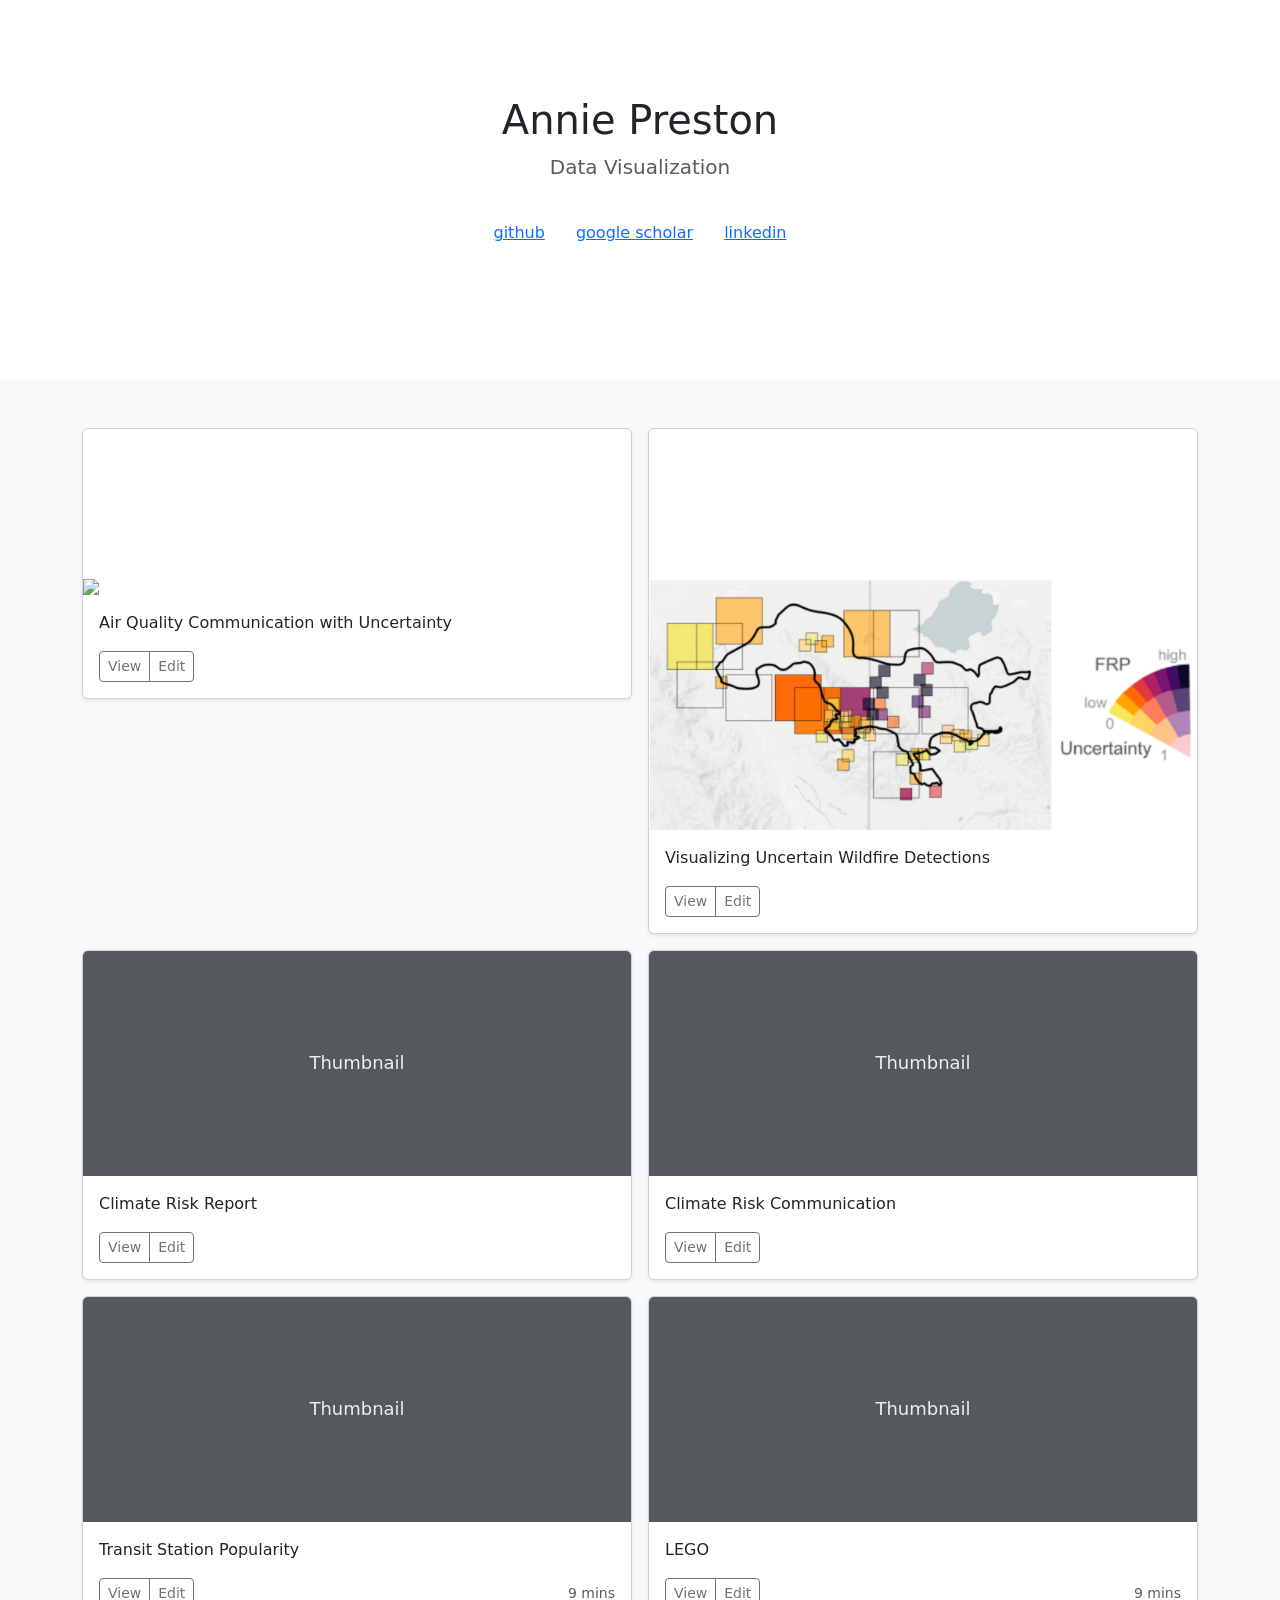
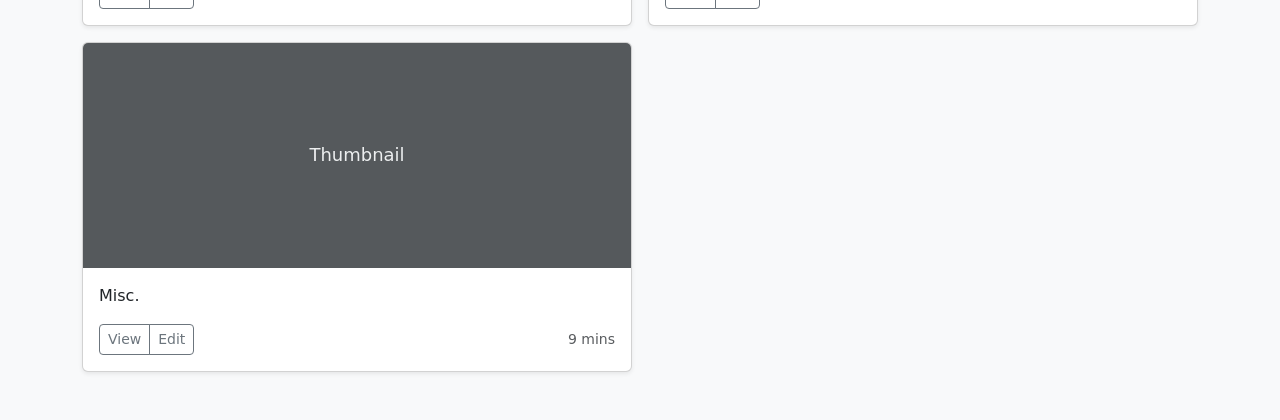
==== index.html @ b0a1d130 "add image" ====
<!doctype html>
<html lang="en" data-bs-theme="auto">
  <head>
    <meta charset="utf-8" />
    <meta name="viewport" content="width=device-width, initial-scale=1" />
    <meta name="description" content="" />
    <meta
      name="author"
      content="Mark Otto, Jacob Thornton, and Bootstrap contributors"
    />
    <meta name="generator" content="Astro v5.13.2" />
    <title>Annie Preston Portfolio</title>
    <!---
    <link
      rel="canonical"
      href="https://getbootstrap.com/docs/5.3/examples/album/"
    />
    --->
    <link href="https://cdn.jsdelivr.net/npm/bootstrap@5.3.8/dist/css/bootstrap.min.css" rel="stylesheet" integrity="sha384-sRIl4kxILFvY47J16cr9ZwB07vP4J8+LH7qKQnuqkuIAvNWLzeN8tE5YBujZqJLB" crossorigin="anonymous">
    <script src="./assets/js/color-modes.js"></script>
    <meta name="theme-color" content="#712cf9" />
    <style>
      .bd-placeholder-img {
        font-size: 1.125rem;
        text-anchor: middle;
        -webkit-user-select: none;
        -moz-user-select: none;
        user-select: none;
      }
      @media (min-width: 768px) {
        .bd-placeholder-img-lg {
          font-size: 3.5rem;
        }
      }
      .b-example-divider {
        width: 100%;
        height: 3rem;
        background-color: #0000001a;
        border: solid rgba(0, 0, 0, 0.15);
        border-width: 1px 0;
        box-shadow:
          inset 0 0.5em 1.5em #0000001a,
          inset 0 0.125em 0.5em #00000026;
      }
      .b-example-vr {
        flex-shrink: 0;
        width: 1.5rem;
        height: 100vh;
      }
      .bi {
        vertical-align: -0.125em;
        fill: currentColor;
      }
      .nav-scroller {
        position: relative;
        z-index: 2;
        height: 2.75rem;
        overflow-y: hidden;
      }
      .nav-scroller .nav {
        display: flex;
        flex-wrap: nowrap;
        padding-bottom: 1rem;
        margin-top: -1px;
        overflow-x: auto;
        text-align: center;
        white-space: nowrap;
        -webkit-overflow-scrolling: touch;
      }
      .btn-bd-primary {
        --bd-violet-bg: #0eada8;
        --bd-violet-rgb: 14, 173, 168;
        --bs-btn-font-weight: 600;
        --bs-btn-color: var(--bs-white);
        --bs-btn-bg: var(--bd-violet-bg);
        --bs-btn-border-color: var(--bd-violet-bg);
        --bs-btn-hover-color: var(--bs-white);
        --bs-btn-hover-bg: #6528e0;
        --bs-btn-hover-border-color: #6528e0;
        --bs-btn-focus-shadow-rgb: var(--bd-violet-rgb);
        --bs-btn-active-color: var(--bs-btn-hover-color);
        --bs-btn-active-bg: #5a23c8;
        --bs-btn-active-border-color: #5a23c8;
      }
      .bd-mode-toggle {
        z-index: 1500;
      }
      .bd-mode-toggle .bi {
        width: 1em;
        height: 1em;
      }
      .bd-mode-toggle .dropdown-menu .active .bi {
        display: block !important;
      }
    </style>
  </head>
  <body>


    <svg xmlns="http://www.w3.org/2000/svg" class="d-none">
      <symbol id="check2" viewBox="0 0 16 16">
        <path
          d="M13.854 3.646a.5.5 0 0 1 0 .708l-7 7a.5.5 0 0 1-.708 0l-3.5-3.5a.5.5 0 1 1 .708-.708L6.5 10.293l6.646-6.647a.5.5 0 0 1 .708 0z"
        ></path>
      </symbol>
      <symbol id="circle-half" viewBox="0 0 16 16">
        <path
          d="M8 15A7 7 0 1 0 8 1v14zm0 1A8 8 0 1 1 8 0a8 8 0 0 1 0 16z"
        ></path>
      </symbol>
      <symbol id="moon-stars-fill" viewBox="0 0 16 16">
        <path
          d="M6 .278a.768.768 0 0 1 .08.858 7.208 7.208 0 0 0-.878 3.46c0 4.021 3.278 7.277 7.318 7.277.527 0 1.04-.055 1.533-.16a.787.787 0 0 1 .81.316.733.733 0 0 1-.031.893A8.349 8.349 0 0 1 8.344 16C3.734 16 0 12.286 0 7.71 0 4.266 2.114 1.312 5.124.06A.752.752 0 0 1 6 .278z"
        ></path>
        <path
          d="M10.794 3.148a.217.217 0 0 1 .412 0l.387 1.162c.173.518.579.924 1.097 1.097l1.162.387a.217.217 0 0 1 0 .412l-1.162.387a1.734 1.734 0 0 0-1.097 1.097l-.387 1.162a.217.217 0 0 1-.412 0l-.387-1.162A1.734 1.734 0 0 0 9.31 6.593l-1.162-.387a.217.217 0 0 1 0-.412l1.162-.387a1.734 1.734 0 0 0 1.097-1.097l.387-1.162zM13.863.099a.145.145 0 0 1 .274 0l.258.774c.115.346.386.617.732.732l.774.258a.145.145 0 0 1 0 .274l-.774.258a1.156 1.156 0 0 0-.732.732l-.258.774a.145.145 0 0 1-.274 0l-.258-.774a1.156 1.156 0 0 0-.732-.732l-.774-.258a.145.145 0 0 1 0-.274l.774-.258c.346-.115.617-.386.732-.732L13.863.1z"
        ></path>
      </symbol>
      <symbol id="sun-fill" viewBox="0 0 16 16">
        <path
          d="M8 12a4 4 0 1 0 0-8 4 4 0 0 0 0 8zM8 0a.5.5 0 0 1 .5.5v2a.5.5 0 0 1-1 0v-2A.5.5 0 0 1 8 0zm0 13a.5.5 0 0 1 .5.5v2a.5.5 0 0 1-1 0v-2A.5.5 0 0 1 8 13zm8-5a.5.5 0 0 1-.5.5h-2a.5.5 0 0 1 0-1h2a.5.5 0 0 1 .5.5zM3 8a.5.5 0 0 1-.5.5h-2a.5.5 0 0 1 0-1h2A.5.5 0 0 1 3 8zm10.657-5.657a.5.5 0 0 1 0 .707l-1.414 1.415a.5.5 0 1 1-.707-.708l1.414-1.414a.5.5 0 0 1 .707 0zm-9.193 9.193a.5.5 0 0 1 0 .707L3.05 13.657a.5.5 0 0 1-.707-.707l1.414-1.414a.5.5 0 0 1 .707 0zm9.193 2.121a.5.5 0 0 1-.707 0l-1.414-1.414a.5.5 0 0 1 .707-.707l1.414 1.414a.5.5 0 0 1 0 .707zM4.464 4.465a.5.5 0 0 1-.707 0L2.343 3.05a.5.5 0 1 1 .707-.707l1.414 1.414a.5.5 0 0 1 0 .708z"
        ></path>
      </symbol>
    </svg>

    <header data-bs-theme="dark">
      <div class="collapse text-bg-dark" id="navbarHeader">
        <div class="container">
          <div class="row">
            <div class="col-sm-8 col-md-7 py-4">
              <h4>About</h4>
              <p class="text-body-secondary">
                Add some information about the album below, the author, or any
                other background context. Make it a few sentences long so folks
                can pick up some informative tidbits. Then, link them off to
                some social networking sites or contact information.
              </p>
            </div>
            <div class="col-sm-4 offset-md-1 py-4">
              <h4>Contact</h4>
              <ul class="list-unstyled">
                <li><a href="#" class="text-white">Follow on X</a></li>
                <li><a href="#" class="text-white">Like on Facebook</a></li>
                <li><a href="#" class="text-white">Email me</a></li>
              </ul>
            </div>
          </div>
        </div>
      </div>
      </div>
    </header>
    <main>
      <section class="py-5 text-center container">
        <div class="row py-lg-5">
          <div class="col-lg-6 col-md-8 mx-auto">
            <h1 class="fw-light">Annie Preston</h1>
            <p class="lead text-body-secondary">
              Data Visualization
            </p>
            <p>
              <a href="https://github.com/akpresto" class="btn btn-link my-3">github</a>
              <a href="https://scholar.google.com/citations?user=_qfmnoMAAAAJ&hl=en" class="btn btn-link my-3">google scholar</a>
              <a href="https://www.linkedin.com/in/annie-preston-83147054/" class="btn btn-link my-3">linkedin</a>
            </p>
          </div>
        </div>
      </section>
      <div class="album py-5 bg-body-tertiary">
        <div class="container">
          <div class="row row-cols-1 row-cols-sm-2 row-cols-md-2 g-3">
            <div class="col">
              <div class="card shadow-sm">
                <!---
                <svg
                  aria-label="Placeholder: Thumbnail"
                  class="bd-placeholder-img card-img-top"
                  height="225"
                  preserveAspectRatio="xMidYMid slice"
                  role="img"
                  width="100%"
                  xmlns="http://www.w3.org/2000/svg"
                >
                --->
                  <!---
                    <title>Placeholder</title>
                  <rect width="100%" height="100%" fill="#55595c"></rect>
                  <text x="50%" y="50%" fill="#eceeef" dy=".3em">
                    Thumbnail
                  </text>
                  --->
                <svg>
                  <img src="./images/air_quality_uncertainty/aq_views.png" class="img-fluid">
                </svg>
                <div class="card-body">
                  <p class="card-text">
                    Air Quality Communication with Uncertainty
                  </p>
                  <div
                    class="d-flex justify-content-between align-items-center"
                  >
                    <div class="btn-group">
                      <button
                        type="button"
                        class="btn btn-sm btn-outline-secondary"
                      >
                        View
                      </button>
                      <button
                        type="button"
                        class="btn btn-sm btn-outline-secondary"
                      >
                        Edit
                      </button>
                    </div>
                  </div>
                </div>
              </div>
            </div>
            <div class="col">
              <div class="card shadow-sm">
                <svg>
                  <img src="./images/wildfire_uncertainty/wildfire_uncertainty_thumbnail.png" class="img-fluid">
                </svg>
                <div class="card-body">
                  <p class="card-text">
                    Visualizing Uncertain Wildfire Detections
                  </p>
                  <div
                    class="d-flex justify-content-between align-items-center"
                  >
                    <div class="btn-group">
                      <button
                        type="button"
                        class="btn btn-sm btn-outline-secondary"
                      >
                        View
                      </button>
                      <button
                        type="button"
                        class="btn btn-sm btn-outline-secondary"
                      >
                        Edit
                      </button>
                    </div>
                  </div>
                </div>
              </div>
            </div>
            <div class="col">
              <div class="card shadow-sm">
                <svg
                  aria-label="Placeholder: Thumbnail"
                  class="bd-placeholder-img card-img-top"
                  height="225"
                  preserveAspectRatio="xMidYMid slice"
                  role="img"
                  width="100%"
                  xmlns="http://www.w3.org/2000/svg"
                >
                  <title>Placeholder</title>
                  <rect width="100%" height="100%" fill="#55595c"></rect>
                  <text x="50%" y="50%" fill="#eceeef" dy=".3em">
                    Thumbnail
                  </text>
                </svg>
                <div class="card-body">
                  <p class="card-text">
                    Climate Risk Report
                  </p>
                  <div
                    class="d-flex justify-content-between align-items-center"
                  >
                    <div class="btn-group">
                      <button
                        type="button"
                        class="btn btn-sm btn-outline-secondary"
                      >
                        View
                      </button>
                      <button
                        type="button"
                        class="btn btn-sm btn-outline-secondary"
                      >
                        Edit
                      </button>
                    </div>
                  </div>
                </div>
              </div>
            </div>
            <div class="col">
              <div class="card shadow-sm">
                <svg
                  aria-label="Placeholder: Thumbnail"
                  class="bd-placeholder-img card-img-top"
                  height="225"
                  preserveAspectRatio="xMidYMid slice"
                  role="img"
                  width="100%"
                  xmlns="http://www.w3.org/2000/svg"
                >
                  <title>Placeholder</title>
                  <rect width="100%" height="100%" fill="#55595c"></rect>
                  <text x="50%" y="50%" fill="#eceeef" dy=".3em">
                    Thumbnail
                  </text>
                </svg>
                <div class="card-body">
                  <p class="card-text">
                    Climate Risk Communication
                  </p>
                  <div
                    class="d-flex justify-content-between align-items-center"
                  >
                    <div class="btn-group">
                      <button
                        type="button"
                        class="btn btn-sm btn-outline-secondary"
                      >
                        View
                      </button>
                      <button
                        type="button"
                        class="btn btn-sm btn-outline-secondary"
                      >
                        Edit
                      </button>
                    </div>
                  </div>
                </div>
              </div>
            </div>
            <div class="col">
              <div class="card shadow-sm">
                <svg
                  aria-label="Placeholder: Thumbnail"
                  class="bd-placeholder-img card-img-top"
                  height="225"
                  preserveAspectRatio="xMidYMid slice"
                  role="img"
                  width="100%"
                  xmlns="http://www.w3.org/2000/svg"
                >
                  <title>Placeholder</title>
                  <rect width="100%" height="100%" fill="#55595c"></rect>
                  <text x="50%" y="50%" fill="#eceeef" dy=".3em">
                    Thumbnail
                  </text>
                </svg>
                <div class="card-body">
                  <p class="card-text">
                    Transit Station Popularity
                  </p>
                  <div
                    class="d-flex justify-content-between align-items-center"
                  >
                    <div class="btn-group">
                      <button
                        type="button"
                        class="btn btn-sm btn-outline-secondary"
                      >
                        View
                      </button>
                      <button
                        type="button"
                        class="btn btn-sm btn-outline-secondary"
                      >
                        Edit
                      </button>
                    </div>
                    <small class="text-body-secondary">9 mins</small>
                  </div>
                </div>
              </div>
            </div>
            <div class="col">
              <div class="card shadow-sm">
                <svg
                  aria-label="Placeholder: Thumbnail"
                  class="bd-placeholder-img card-img-top"
                  height="225"
                  preserveAspectRatio="xMidYMid slice"
                  role="img"
                  width="100%"
                  xmlns="http://www.w3.org/2000/svg"
                >
                  <title>Placeholder</title>
                  <rect width="100%" height="100%" fill="#55595c"></rect>
                  <text x="50%" y="50%" fill="#eceeef" dy=".3em">
                    Thumbnail
                  </text>
                </svg>
                <div class="card-body">
                  <p class="card-text">
                    LEGO
                  </p>
                  <div
                    class="d-flex justify-content-between align-items-center"
                  >
                    <div class="btn-group">
                      <button
                        type="button"
                        class="btn btn-sm btn-outline-secondary"
                      >
                        View
                      </button>
                      <button
                        type="button"
                        class="btn btn-sm btn-outline-secondary"
                      >
                        Edit
                      </button>
                    </div>
                    <small class="text-body-secondary">9 mins</small>
                  </div>
                </div>
              </div>
            </div>
            <div class="col">
              <div class="card shadow-sm">
                <svg
                  aria-label="Placeholder: Thumbnail"
                  class="bd-placeholder-img card-img-top"
                  height="225"
                  preserveAspectRatio="xMidYMid slice"
                  role="img"
                  width="100%"
                  xmlns="http://www.w3.org/2000/svg"
                >
                  <title>Placeholder</title>
                  <rect width="100%" height="100%" fill="#55595c"></rect>
                  <text x="50%" y="50%" fill="#eceeef" dy=".3em">
                    Thumbnail
                  </text>
                </svg>
                <div class="card-body">
                  <p class="card-text">
                    Misc.
                  </p>
                  <div
                    class="d-flex justify-content-between align-items-center"
                  >
                    <div class="btn-group">
                      <button
                        type="button"
                        class="btn btn-sm btn-outline-secondary"
                      >
                        View
                      </button>
                      <button
                        type="button"
                        class="btn btn-sm btn-outline-secondary"
                      >
                        Edit
                      </button>
                    </div>
                    <small class="text-body-secondary">9 mins</small>
                  </div>
                </div>
              </div>
            </div>
          </div>
        </div>
      </div>
    </main>
    <!---
    <footer class="text-body-secondary py-5">
      <div class="container">
        <p class="float-end mb-1"><a href="#">Back to top</a></p>
        <p class="mb-1">
          Album example is &copy; Bootstrap, but please download and customize
          it for yourself!
        </p>
        <p class="mb-0">
          New to Bootstrap? <a href="/">Visit the homepage</a> or read our
          <a href="../getting-started/introduction">getting started guide</a>.
        </p>
      </div>
    </footer>
    --->
    <script
      src="../assets/dist/js/bootstrap.bundle.min.js"
      class="astro-vvvwv3sm"
    ></script>
  </body>
</html>
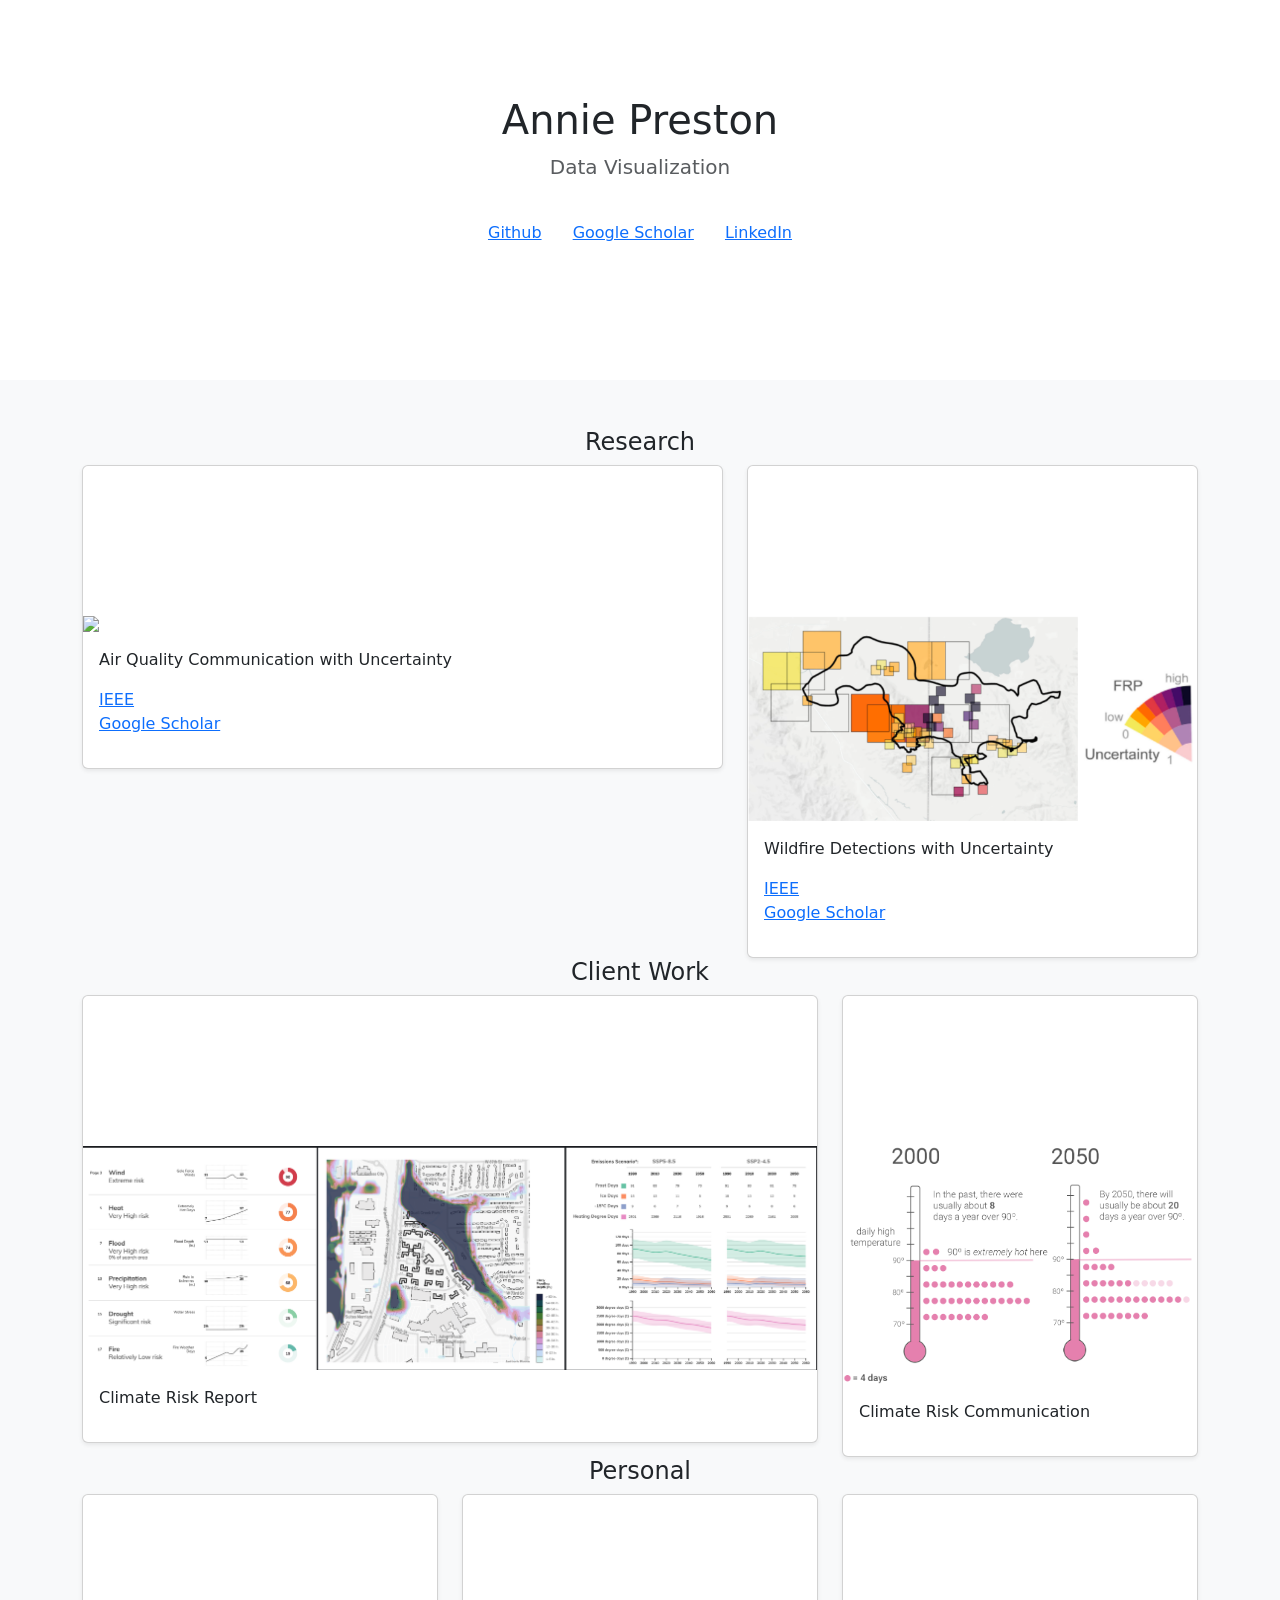
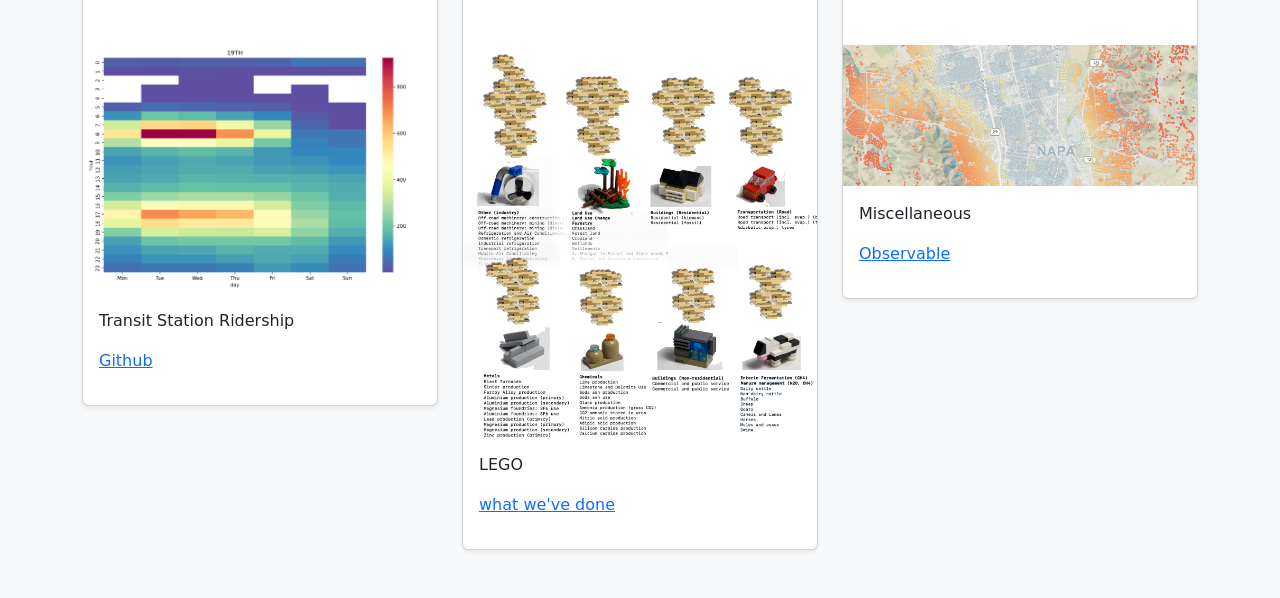
==== commit fd4fc655: "completed first version of images and cards" ====
--- a/index.html
+++ b/index.html
@@ -131,12 +131,6 @@
           <div class="row">
             <div class="col-sm-8 col-md-7 py-4">
               <h4>About</h4>
-              <p class="text-body-secondary">
-                Add some information about the album below, the author, or any
-                other background context. Make it a few sentences long so folks
-                can pick up some informative tidbits. Then, link them off to
-                some social networking sites or contact information.
-              </p>
             </div>
             <div class="col-sm-4 offset-md-1 py-4">
               <h4>Contact</h4>
@@ -160,17 +154,21 @@
               Data Visualization
             </p>
             <p>
-              <a href="https://github.com/akpresto" class="btn btn-link my-3">github</a>
-              <a href="https://scholar.google.com/citations?user=_qfmnoMAAAAJ&hl=en" class="btn btn-link my-3">google scholar</a>
-              <a href="https://www.linkedin.com/in/annie-preston-83147054/" class="btn btn-link my-3">linkedin</a>
+              <a href="https://github.com/akpresto" class="btn btn-link my-3">Github</a>
+              <a href="https://scholar.google.com/citations?user=_qfmnoMAAAAJ&hl=en" class="btn btn-link my-3">Google Scholar</a>
+              <a href="https://www.linkedin.com/in/annie-preston-83147054/" class="btn btn-link my-3">LinkedIn</a>
             </p>
           </div>
         </div>
       </section>
       <div class="album py-5 bg-body-tertiary">
         <div class="container">
-          <div class="row row-cols-1 row-cols-sm-2 row-cols-md-2 g-3">
-            <div class="col">
+          <div class="container text-center">
+          <h4>Research</h4>
+          </div>
+          <!---<div class="row row-cols-1 row-cols-sm-1 row-cols-md-2 g-3">--->
+          <div class="row">
+            <div class="col-7">
               <div class="card shadow-sm">
                 <!---
                 <svg
@@ -200,20 +198,93 @@
                   <div
                     class="d-flex justify-content-between align-items-center"
                   >
-                    <div class="btn-group">
-                      <button
-                        type="button"
-                        class="btn btn-sm btn-outline-secondary"
-                      >
-                        View
-                      </button>
-                      <button
-                        type="button"
-                        class="btn btn-sm btn-outline-secondary"
-                      >
-                        Edit
-                      </button>
-                    </div>
+                  <p>
+                    <a href="https://ieeexplore.ieee.org/abstract/document/9765706">IEEE</a>
+                  <br>
+                    <a href="https://scholar.google.com/citations?view_op=view_citation&hl=en&user=_qfmnoMAAAAJ&citation_for_view=_qfmnoMAAAAJ:9yKSN-GCB0IC">Google Scholar</a>
+                  </p>
+                  </div>
+                </div>
+              </div>
+            </div>
+            <div class="col-5">
+              <div class="card shadow-sm">
+                <svg>
+                  <img src="./images/wildfire_uncertainty/wildfire_uncertainty_thumbnail.png" class="img-fluid">
+                </svg>
+                <div class="card-body">
+                  <p class="card-text">
+                    Wildfire Detections with Uncertainty
+                  </p>
+                  <div
+                    class="d-flex justify-content-between align-items-center"
+                  >
+                  <p>
+                    <a href="https://ieeexplore.ieee.org/abstract/document/8721131">IEEE</a>
+                  <br>
+                    <a href="https://scholar.google.com/citations?view_op=view_citation&hl=en&user=_qfmnoMAAAAJ&citation_for_view=_qfmnoMAAAAJ:IjCSPb-OGe4C">Google Scholar</a>
+                  </p>
+                  </div>
+                </div>
+              </div>
+            </div>
+          </div>
+          <div class="container text-center">
+          <h4>Client Work</h4>
+          </div>
+          <div class="row">
+            <div class="col-8">
+              <div class="card shadow-sm">
+                <svg>
+                  <img src="./images/cc_report_examples.png" class="img-fluid">
+                </svg>
+                <div class="card-body">
+                  <p class="card-text">
+                    Climate Risk Report
+                  </p>
+                  <div
+                    class="d-flex justify-content-between align-items-center"
+                  >
+                  </div>
+                </div>
+              </div>
+            </div>
+            <div class="col-4">
+              <div class="card shadow-sm">
+                <svg>
+                  <img src="./images/heat.png" class="img-fluid">
+                </svg>
+                <div class="card-body">
+                  <p class="card-text">
+                    Climate Risk Communication
+                  </p>
+                  <div
+                    class="d-flex justify-content-between align-items-center"
+                  >
+                  </div>
+                </div>
+              </div>
+            </div>
+          </div>
+          <div class="container text-center">
+          <h4>Personal</h4>
+          </div>
+          <div class="row">
+            <div class="col-4">
+              <div class="card shadow-sm">
+                <svg>
+                  <img src="./images/19TH.png" class="img-fluid">
+                </svg>
+                <div class="card-body">
+                  <p class="card-text">
+                    Transit Station Ridership
+                  </p>
+                  <div
+                    class="d-flex justify-content-between align-items-center"
+                  >
+                  <p>
+                    <a href="https://github.com/akpresto/transit-ridership">Github</a>
+                  </p>
                   </div>
                 </div>
               </div>
@@ -221,242 +292,37 @@
             <div class="col">
               <div class="card shadow-sm">
                 <svg>
-                  <img src="./images/wildfire_uncertainty/wildfire_uncertainty_thumbnail.png" class="img-fluid">
-                </svg>
-                <div class="card-body">
-                  <p class="card-text">
-                    Visualizing Uncertain Wildfire Detections
-                  </p>
-                  <div
-                    class="d-flex justify-content-between align-items-center"
-                  >
-                    <div class="btn-group">
-                      <button
-                        type="button"
-                        class="btn btn-sm btn-outline-secondary"
-                      >
-                        View
-                      </button>
-                      <button
-                        type="button"
-                        class="btn btn-sm btn-outline-secondary"
-                      >
-                        Edit
-                      </button>
-                    </div>
+                  <img src="./images/lego_sample.png" class="img-fluid">
+                </svg>
+                <div class="card-body">
+                  <p class="card-text">
+                    LEGO
+                  </p>
+                  <div
+                    class="d-flex justify-content-between align-items-center"
+                  >
+                  <p>
+                    <a href="https://aangles.ghost.io/what-weve-done/">what we've done</a>
+                  </p>
                   </div>
                 </div>
               </div>
             </div>
             <div class="col">
               <div class="card shadow-sm">
-                <svg
-                  aria-label="Placeholder: Thumbnail"
-                  class="bd-placeholder-img card-img-top"
-                  height="225"
-                  preserveAspectRatio="xMidYMid slice"
-                  role="img"
-                  width="100%"
-                  xmlns="http://www.w3.org/2000/svg"
-                >
-                  <title>Placeholder</title>
-                  <rect width="100%" height="100%" fill="#55595c"></rect>
-                  <text x="50%" y="50%" fill="#eceeef" dy=".3em">
-                    Thumbnail
-                  </text>
-                </svg>
-                <div class="card-body">
-                  <p class="card-text">
-                    Climate Risk Report
-                  </p>
-                  <div
-                    class="d-flex justify-content-between align-items-center"
-                  >
-                    <div class="btn-group">
-                      <button
-                        type="button"
-                        class="btn btn-sm btn-outline-secondary"
-                      >
-                        View
-                      </button>
-                      <button
-                        type="button"
-                        class="btn btn-sm btn-outline-secondary"
-                      >
-                        Edit
-                      </button>
-                    </div>
-                  </div>
-                </div>
-              </div>
-            </div>
-            <div class="col">
-              <div class="card shadow-sm">
-                <svg
-                  aria-label="Placeholder: Thumbnail"
-                  class="bd-placeholder-img card-img-top"
-                  height="225"
-                  preserveAspectRatio="xMidYMid slice"
-                  role="img"
-                  width="100%"
-                  xmlns="http://www.w3.org/2000/svg"
-                >
-                  <title>Placeholder</title>
-                  <rect width="100%" height="100%" fill="#55595c"></rect>
-                  <text x="50%" y="50%" fill="#eceeef" dy=".3em">
-                    Thumbnail
-                  </text>
-                </svg>
-                <div class="card-body">
-                  <p class="card-text">
-                    Climate Risk Communication
-                  </p>
-                  <div
-                    class="d-flex justify-content-between align-items-center"
-                  >
-                    <div class="btn-group">
-                      <button
-                        type="button"
-                        class="btn btn-sm btn-outline-secondary"
-                      >
-                        View
-                      </button>
-                      <button
-                        type="button"
-                        class="btn btn-sm btn-outline-secondary"
-                      >
-                        Edit
-                      </button>
-                    </div>
-                  </div>
-                </div>
-              </div>
-            </div>
-            <div class="col">
-              <div class="card shadow-sm">
-                <svg
-                  aria-label="Placeholder: Thumbnail"
-                  class="bd-placeholder-img card-img-top"
-                  height="225"
-                  preserveAspectRatio="xMidYMid slice"
-                  role="img"
-                  width="100%"
-                  xmlns="http://www.w3.org/2000/svg"
-                >
-                  <title>Placeholder</title>
-                  <rect width="100%" height="100%" fill="#55595c"></rect>
-                  <text x="50%" y="50%" fill="#eceeef" dy=".3em">
-                    Thumbnail
-                  </text>
-                </svg>
-                <div class="card-body">
-                  <p class="card-text">
-                    Transit Station Popularity
-                  </p>
-                  <div
-                    class="d-flex justify-content-between align-items-center"
-                  >
-                    <div class="btn-group">
-                      <button
-                        type="button"
-                        class="btn btn-sm btn-outline-secondary"
-                      >
-                        View
-                      </button>
-                      <button
-                        type="button"
-                        class="btn btn-sm btn-outline-secondary"
-                      >
-                        Edit
-                      </button>
-                    </div>
-                    <small class="text-body-secondary">9 mins</small>
-                  </div>
-                </div>
-              </div>
-            </div>
-            <div class="col">
-              <div class="card shadow-sm">
-                <svg
-                  aria-label="Placeholder: Thumbnail"
-                  class="bd-placeholder-img card-img-top"
-                  height="225"
-                  preserveAspectRatio="xMidYMid slice"
-                  role="img"
-                  width="100%"
-                  xmlns="http://www.w3.org/2000/svg"
-                >
-                  <title>Placeholder</title>
-                  <rect width="100%" height="100%" fill="#55595c"></rect>
-                  <text x="50%" y="50%" fill="#eceeef" dy=".3em">
-                    Thumbnail
-                  </text>
-                </svg>
-                <div class="card-body">
-                  <p class="card-text">
-                    LEGO
-                  </p>
-                  <div
-                    class="d-flex justify-content-between align-items-center"
-                  >
-                    <div class="btn-group">
-                      <button
-                        type="button"
-                        class="btn btn-sm btn-outline-secondary"
-                      >
-                        View
-                      </button>
-                      <button
-                        type="button"
-                        class="btn btn-sm btn-outline-secondary"
-                      >
-                        Edit
-                      </button>
-                    </div>
-                    <small class="text-body-secondary">9 mins</small>
-                  </div>
-                </div>
-              </div>
-            </div>
-            <div class="col">
-              <div class="card shadow-sm">
-                <svg
-                  aria-label="Placeholder: Thumbnail"
-                  class="bd-placeholder-img card-img-top"
-                  height="225"
-                  preserveAspectRatio="xMidYMid slice"
-                  role="img"
-                  width="100%"
-                  xmlns="http://www.w3.org/2000/svg"
-                >
-                  <title>Placeholder</title>
-                  <rect width="100%" height="100%" fill="#55595c"></rect>
-                  <text x="50%" y="50%" fill="#eceeef" dy=".3em">
-                    Thumbnail
-                  </text>
-                </svg>
-                <div class="card-body">
-                  <p class="card-text">
-                    Misc.
-                  </p>
-                  <div
-                    class="d-flex justify-content-between align-items-center"
-                  >
-                    <div class="btn-group">
-                      <button
-                        type="button"
-                        class="btn btn-sm btn-outline-secondary"
-                      >
-                        View
-                      </button>
-                      <button
-                        type="button"
-                        class="btn btn-sm btn-outline-secondary"
-                      >
-                        Edit
-                      </button>
-                    </div>
-                    <small class="text-body-secondary">9 mins</small>
+                <svg>
+                  <img src="./images/observable_fire.png" class="img-fluid">
+                </svg>
+                <div class="card-body">
+                  <p class="card-text">
+                    Miscellaneous
+                  </p>
+                  <div
+                    class="d-flex justify-content-between align-items-center"
+                  >
+                  <p>
+                    <a href="https://observablehq.com/@akpresto">Observable</a>
+                  </p>
                   </div>
                 </div>
               </div>
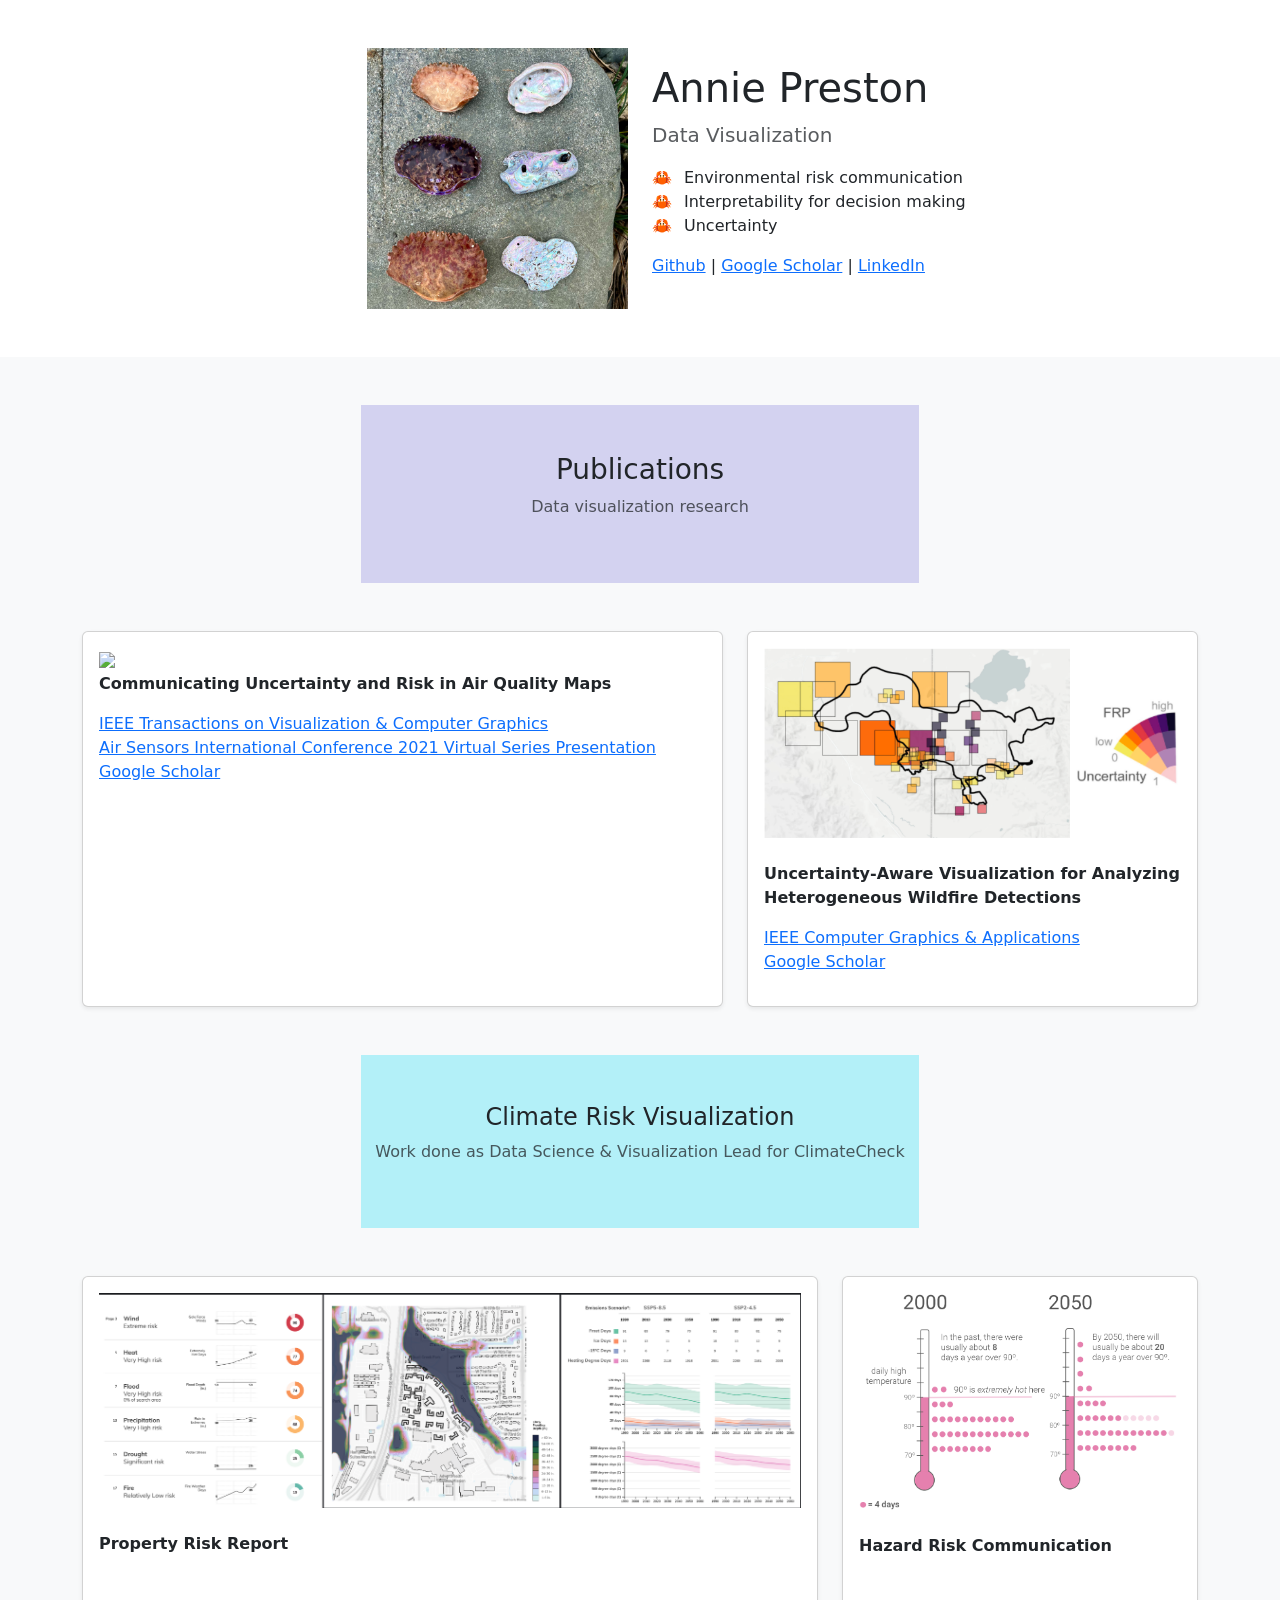
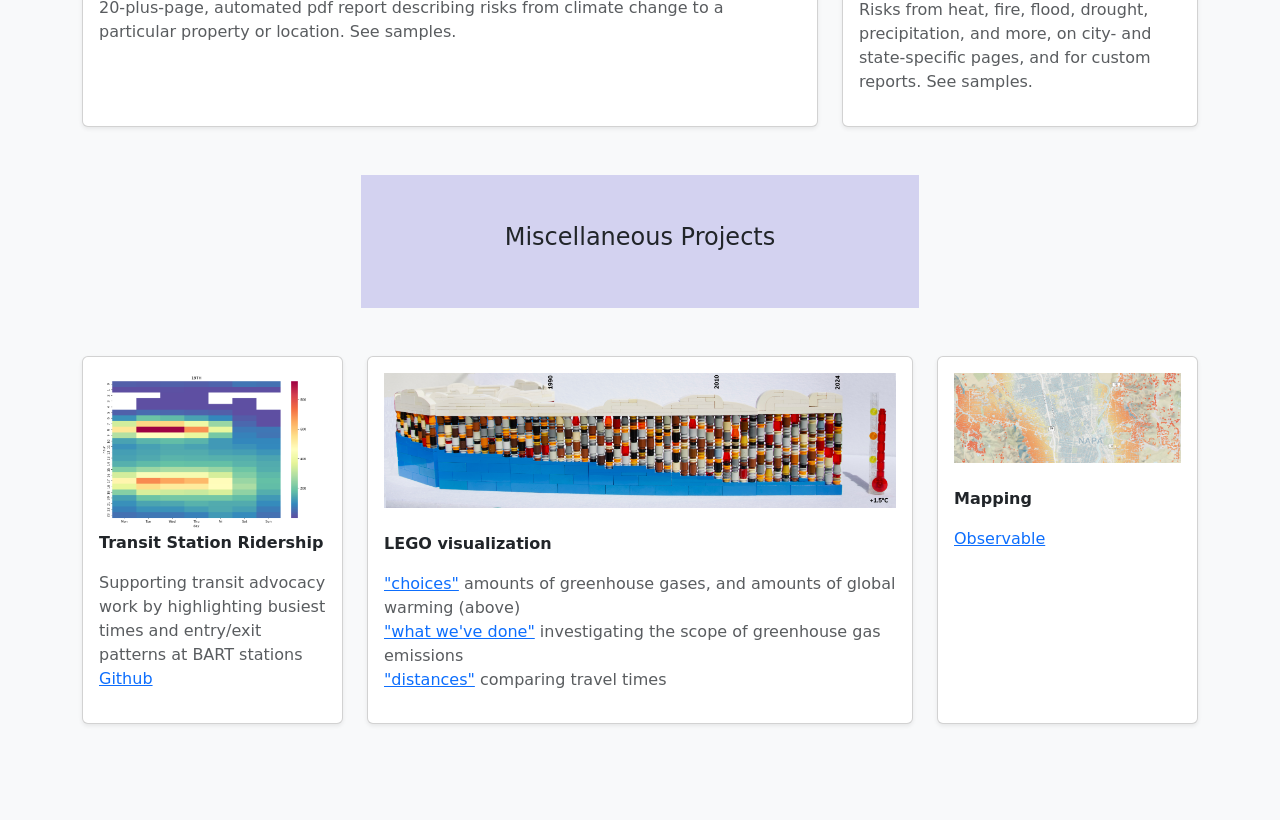
==== commit eb73af89: "filled in text for most things and finished V1 of formatting; almost ready to share" ====
--- a/index.html
+++ b/index.html
@@ -1,7 +1,5 @@
-
-
 <!doctype html>
-<html lang="en" data-bs-theme="auto">
+<html lang="en">
   <head>
     <meta charset="utf-8" />
     <meta name="viewport" content="width=device-width, initial-scale=1" />
@@ -18,9 +16,10 @@
       href="https://getbootstrap.com/docs/5.3/examples/album/"
     />
     --->
+    <link href="styles/styles.css" rel="stylesheet" crossorigin="anonymous">
     <link href="https://cdn.jsdelivr.net/npm/bootstrap@5.3.8/dist/css/bootstrap.min.css" rel="stylesheet" integrity="sha384-sRIl4kxILFvY47J16cr9ZwB07vP4J8+LH7qKQnuqkuIAvNWLzeN8tE5YBujZqJLB" crossorigin="anonymous">
-    <script src="./assets/js/color-modes.js"></script>
-    <meta name="theme-color" content="#712cf9" />
+   <!--- <script src="./assets/js/color-modes.js"></script> --->
+    <meta name="theme-color" content="#50C7C7" />
     <style>
       .bd-placeholder-img {
         font-size: 1.125rem;
@@ -97,109 +96,66 @@
     </style>
   </head>
   <body>
-
-
-    <svg xmlns="http://www.w3.org/2000/svg" class="d-none">
-      <symbol id="check2" viewBox="0 0 16 16">
-        <path
-          d="M13.854 3.646a.5.5 0 0 1 0 .708l-7 7a.5.5 0 0 1-.708 0l-3.5-3.5a.5.5 0 1 1 .708-.708L6.5 10.293l6.646-6.647a.5.5 0 0 1 .708 0z"
-        ></path>
-      </symbol>
-      <symbol id="circle-half" viewBox="0 0 16 16">
-        <path
-          d="M8 15A7 7 0 1 0 8 1v14zm0 1A8 8 0 1 1 8 0a8 8 0 0 1 0 16z"
-        ></path>
-      </symbol>
-      <symbol id="moon-stars-fill" viewBox="0 0 16 16">
-        <path
-          d="M6 .278a.768.768 0 0 1 .08.858 7.208 7.208 0 0 0-.878 3.46c0 4.021 3.278 7.277 7.318 7.277.527 0 1.04-.055 1.533-.16a.787.787 0 0 1 .81.316.733.733 0 0 1-.031.893A8.349 8.349 0 0 1 8.344 16C3.734 16 0 12.286 0 7.71 0 4.266 2.114 1.312 5.124.06A.752.752 0 0 1 6 .278z"
-        ></path>
-        <path
-          d="M10.794 3.148a.217.217 0 0 1 .412 0l.387 1.162c.173.518.579.924 1.097 1.097l1.162.387a.217.217 0 0 1 0 .412l-1.162.387a1.734 1.734 0 0 0-1.097 1.097l-.387 1.162a.217.217 0 0 1-.412 0l-.387-1.162A1.734 1.734 0 0 0 9.31 6.593l-1.162-.387a.217.217 0 0 1 0-.412l1.162-.387a1.734 1.734 0 0 0 1.097-1.097l.387-1.162zM13.863.099a.145.145 0 0 1 .274 0l.258.774c.115.346.386.617.732.732l.774.258a.145.145 0 0 1 0 .274l-.774.258a1.156 1.156 0 0 0-.732.732l-.258.774a.145.145 0 0 1-.274 0l-.258-.774a1.156 1.156 0 0 0-.732-.732l-.774-.258a.145.145 0 0 1 0-.274l.774-.258c.346-.115.617-.386.732-.732L13.863.1z"
-        ></path>
-      </symbol>
-      <symbol id="sun-fill" viewBox="0 0 16 16">
-        <path
-          d="M8 12a4 4 0 1 0 0-8 4 4 0 0 0 0 8zM8 0a.5.5 0 0 1 .5.5v2a.5.5 0 0 1-1 0v-2A.5.5 0 0 1 8 0zm0 13a.5.5 0 0 1 .5.5v2a.5.5 0 0 1-1 0v-2A.5.5 0 0 1 8 13zm8-5a.5.5 0 0 1-.5.5h-2a.5.5 0 0 1 0-1h2a.5.5 0 0 1 .5.5zM3 8a.5.5 0 0 1-.5.5h-2a.5.5 0 0 1 0-1h2A.5.5 0 0 1 3 8zm10.657-5.657a.5.5 0 0 1 0 .707l-1.414 1.415a.5.5 0 1 1-.707-.708l1.414-1.414a.5.5 0 0 1 .707 0zm-9.193 9.193a.5.5 0 0 1 0 .707L3.05 13.657a.5.5 0 0 1-.707-.707l1.414-1.414a.5.5 0 0 1 .707 0zm9.193 2.121a.5.5 0 0 1-.707 0l-1.414-1.414a.5.5 0 0 1 .707-.707l1.414 1.414a.5.5 0 0 1 0 .707zM4.464 4.465a.5.5 0 0 1-.707 0L2.343 3.05a.5.5 0 1 1 .707-.707l1.414 1.414a.5.5 0 0 1 0 .708z"
-        ></path>
-      </symbol>
-    </svg>
-
-    <header data-bs-theme="dark">
-      <div class="collapse text-bg-dark" id="navbarHeader">
+    <header >
+      <div class="collapse text-bg-light" id="navbarHeader">
         <div class="container">
-          <div class="row">
-            <div class="col-sm-8 col-md-7 py-4">
-              <h4>About</h4>
-            </div>
-            <div class="col-sm-4 offset-md-1 py-4">
-              <h4>Contact</h4>
-              <ul class="list-unstyled">
-                <li><a href="#" class="text-white">Follow on X</a></li>
-                <li><a href="#" class="text-white">Like on Facebook</a></li>
-                <li><a href="#" class="text-white">Email me</a></li>
-              </ul>
-            </div>
-          </div>
         </div>
       </div>
       </div>
     </header>
     <main>
-      <section class="py-5 text-center container">
-        <div class="row py-lg-5">
-          <div class="col-lg-6 col-md-8 mx-auto">
+      <section class="py-5 text-left container">
+        <div class="row align-items-center">
+          <div class="col-3">
+          </div>
+          <div class="col-3 h-100">
+            <img src="./images/beach_trio.jpeg" class="img-fluid" height=100%>
+          </div>
+          <div class="col">
             <h1 class="fw-light">Annie Preston</h1>
             <p class="lead text-body-secondary">
               Data Visualization
             </p>
             <p>
-              <a href="https://github.com/akpresto" class="btn btn-link my-3">Github</a>
-              <a href="https://scholar.google.com/citations?user=_qfmnoMAAAAJ&hl=en" class="btn btn-link my-3">Google Scholar</a>
-              <a href="https://www.linkedin.com/in/annie-preston-83147054/" class="btn btn-link my-3">LinkedIn</a>
+              <ul>
+                <li>Environmental risk communication</li>
+                <li>Interpretability for decision making</li>
+                <li>Uncertainty</li>
+              </ul>
+            </p>
+            <p>
+              <a href="https://github.com/akpresto" target="_blank" class="btn-link my-3">Github</a>
+               |
+              <a href="https://scholar.google.com/citations?user=_qfmnoMAAAAJ&hl=en" target="_blank" class="btn-link my-3">Google Scholar</a>
+               | 
+              <a href="https://www.linkedin.com/in/annie-preston-83147054/" target="_blank" class="btn-link my-3">LinkedIn</a>
             </p>
           </div>
         </div>
       </section>
       <div class="album py-5 bg-body-tertiary">
         <div class="container">
-          <div class="container text-center">
-          <h4>Research</h4>
+          <div class="container py-5 text-center colored w-50">
+          <h3>Publications</h3>
+          <p class="text-body-secondary"> Data visualization research </p>
           </div>
           <!---<div class="row row-cols-1 row-cols-sm-1 row-cols-md-2 g-3">--->
-          <div class="row">
-            <div class="col-7">
-              <div class="card shadow-sm">
-                <!---
-                <svg
-                  aria-label="Placeholder: Thumbnail"
-                  class="bd-placeholder-img card-img-top"
-                  height="225"
-                  preserveAspectRatio="xMidYMid slice"
-                  role="img"
-                  width="100%"
-                  xmlns="http://www.w3.org/2000/svg"
-                >
-                --->
-                  <!---
-                    <title>Placeholder</title>
-                  <rect width="100%" height="100%" fill="#55595c"></rect>
-                  <text x="50%" y="50%" fill="#eceeef" dy=".3em">
-                    Thumbnail
-                  </text>
-                  --->
-                <svg>
+          <div class="row py-5">
+            <div class="col-7 align-items-center">
+              <div class="card shadow-sm h-100">
+                
+                <div class="card-body">
                   <img src="./images/air_quality_uncertainty/aq_views.png" class="img-fluid">
-                </svg>
-                <div class="card-body">
-                  <p class="card-text">
-                    Air Quality Communication with Uncertainty
+                  <p class="card-text">
+                    <b>Communicating Uncertainty and Risk in Air Quality Maps</b>
                   </p>
                   <div
                     class="d-flex justify-content-between align-items-center"
                   >
                   <p>
-                    <a href="https://ieeexplore.ieee.org/abstract/document/9765706">IEEE</a>
+                    <a href="https://ieeexplore.ieee.org/abstract/document/9765706">IEEE Transactions on Visualization & Computer Graphics</a>
+                  <br>
+                    <a href="https://www.youtube.com/watch?v=ApOICfsoTsA">Air Sensors International Conference 2021 Virtual Series Presentation</a>
                   <br>
                     <a href="https://scholar.google.com/citations?view_op=view_citation&hl=en&user=_qfmnoMAAAAJ&citation_for_view=_qfmnoMAAAAJ:9yKSN-GCB0IC">Google Scholar</a>
                   </p>
@@ -208,19 +164,17 @@
               </div>
             </div>
             <div class="col-5">
-              <div class="card shadow-sm">
-                <svg>
-                  <img src="./images/wildfire_uncertainty/wildfire_uncertainty_thumbnail.png" class="img-fluid">
-                </svg>
-                <div class="card-body">
-                  <p class="card-text">
-                    Wildfire Detections with Uncertainty
+              <div class="card shadow-sm h-100">
+                <div class="card-body">
+                    <img src="./images/wildfire_uncertainty/wildfire_uncertainty_thumbnail.png" class="img-fluid">
+                  <p class="card-text">
+                    <b><br>Uncertainty-Aware Visualization for Analyzing Heterogeneous Wildfire Detections</b>
                   </p>
                   <div
                     class="d-flex justify-content-between align-items-center"
                   >
                   <p>
-                    <a href="https://ieeexplore.ieee.org/abstract/document/8721131">IEEE</a>
+                    <a href="https://ieeexplore.ieee.org/abstract/document/8721131">IEEE Computer Graphics & Applications</a>
                   <br>
                     <a href="https://scholar.google.com/citations?view_op=view_citation&hl=en&user=_qfmnoMAAAAJ&citation_for_view=_qfmnoMAAAAJ:IjCSPb-OGe4C">Google Scholar</a>
                   </p>
@@ -229,18 +183,20 @@
               </div>
             </div>
           </div>
-          <div class="container text-center">
-          <h4>Client Work</h4>
-          </div>
-          <div class="row">
+          <div class="container py-5 text-center complement w-50">
+          <h4>Climate Risk Visualization</h4>
+          <p class="text-body-secondary"> Work done as Data Science & Visualization Lead for ClimateCheck</p>
+          </div>
+          <div class="row py-5">
             <div class="col-8">
-              <div class="card shadow-sm">
-                <svg>
+              <div class="card shadow-sm h-100">
+                <div class="card-body">
                   <img src="./images/cc_report_examples.png" class="img-fluid">
-                </svg>
-                <div class="card-body">
-                  <p class="card-text">
-                    Climate Risk Report
+                  <p class="card-text">
+                    <br><b>Property Risk Report</b> <br><br>
+                  </p>
+                  <p class="card-text text-body-secondary">
+                    20-plus-page, automated pdf report describing risks from climate change to a particular property or location. See samples.
                   </p>
                   <div
                     class="d-flex justify-content-between align-items-center"
@@ -250,72 +206,74 @@
               </div>
             </div>
             <div class="col-4">
-              <div class="card shadow-sm">
-                <svg>
+              <div class="card shadow-sm h-100">
+                <div class="card-body">
                   <img src="./images/heat.png" class="img-fluid">
-                </svg>
-                <div class="card-body">
-                  <p class="card-text">
-                    Climate Risk Communication
-                  </p>
-                  <div
-                    class="d-flex justify-content-between align-items-center"
-                  >
-                  </div>
-                </div>
-              </div>
-            </div>
-          </div>
-          <div class="container text-center">
-          <h4>Personal</h4>
-          </div>
-          <div class="row">
-            <div class="col-4">
-              <div class="card shadow-sm">
-                <svg>
+                  <p class="card-text">
+                    <br><b>Hazard Risk Communication</b>
+                  </p>
+                  <p class="card-text text-body-secondary">
+                  <br>Risks from heat, fire, flood, drought, precipitation, and more, on city- and state-specific pages, and for custom reports. See samples.
+                  </p>
+                  <div
+                    class="d-flex justify-content-between align-items-center"
+                  >
+                  </div>
+                </div>
+              </div>
+            </div>
+          </div>
+          <div class="container py-5 text-center colored w-50">
+          <h4>Miscellaneous Projects</h4>
+          </div>
+          <div class="row py-5">
+            <div class="col-3">
+              <div class="card shadow-sm h-100">
+                <div class="card-body">
                   <img src="./images/19TH.png" class="img-fluid">
-                </svg>
-                <div class="card-body">
-                  <p class="card-text">
-                    Transit Station Ridership
+                  <p class="card-text">
+                    <b>Transit Station Ridership</b>
                   </p>
                   <div
                     class="d-flex justify-content-between align-items-center"
                   >
                   <p>
+                    <span class="text-body-secondary">Supporting transit advocacy work by highlighting busiest times and entry/exit patterns at BART stations</span>
+                    <br>
                     <a href="https://github.com/akpresto/transit-ridership">Github</a>
                   </p>
                   </div>
                 </div>
               </div>
             </div>
-            <div class="col">
-              <div class="card shadow-sm">
-                <svg>
+            <div class="col-6">
+              <div class="card shadow-sm h-100">
+                <div class="card-body">
                   <img src="./images/lego_sample.png" class="img-fluid">
-                </svg>
-                <div class="card-body">
-                  <p class="card-text">
-                    LEGO
-                  </p>
-                  <div
-                    class="d-flex justify-content-between align-items-center"
-                  >
-                  <p>
-                    <a href="https://aangles.ghost.io/what-weve-done/">what we've done</a>
-                  </p>
-                  </div>
-                </div>
-              </div>
-            </div>
-            <div class="col">
-              <div class="card shadow-sm">
-                <svg>
+                  <p class="card-text">
+                    <br><b>LEGO visualization</b>
+                  </p>
+                  <div
+                    class="d-flex align-items-center"
+                  >
+                    <p class="card-text">
+                      <a target="_blank" href="https://aangles.ghost.io/choices/">"choices"</a> <span class="text-body-secondary">amounts of greenhouse gases, and amounts of global warming (above)</span>
+                      <br>
+                      <a target="_blank" href="https://aangles.ghost.io/what-weve-done/">"what we've done"</a> <span class="text-body-secondary">investigating the scope of greenhouse gas emissions</span>
+                      <br>
+                      <a target="_blank" href="https://aangles.ghost.io/distances/">"distances"</a> <span class="text-body-secondary">comparing travel times </span>
+                    </p>
+                  </div>
+                </div>
+              </div>
+            </div>
+            <div class="col-3">
+              <div class="card shadow-sm h-100">
+                <div class="card-body">
                   <img src="./images/observable_fire.png" class="img-fluid">
-                </svg>
-                <div class="card-body">
-                  <p class="card-text">
-                    Miscellaneous
+                  <p class="card-text">
+                    <br>
+                    <b>Mapping</b>
                   </p>
                   <div
                     class="d-flex justify-content-between align-items-center"
--- a/styles/styles.css
+++ b/styles/styles.css
@@ -0,0 +1,19 @@
+ul {
+	position: relative;
+	list-style: none;
+	margin-left: 0;
+	padding-left: 1.8em;
+}
+ul li:before {
+	content: "🦀";
+	position: absolute;
+	left: 0;
+}
+
+.colored {
+	background-color: #d3d2f0;
+}
+
+.complement {
+	background-color: #b3f0f8;
+}
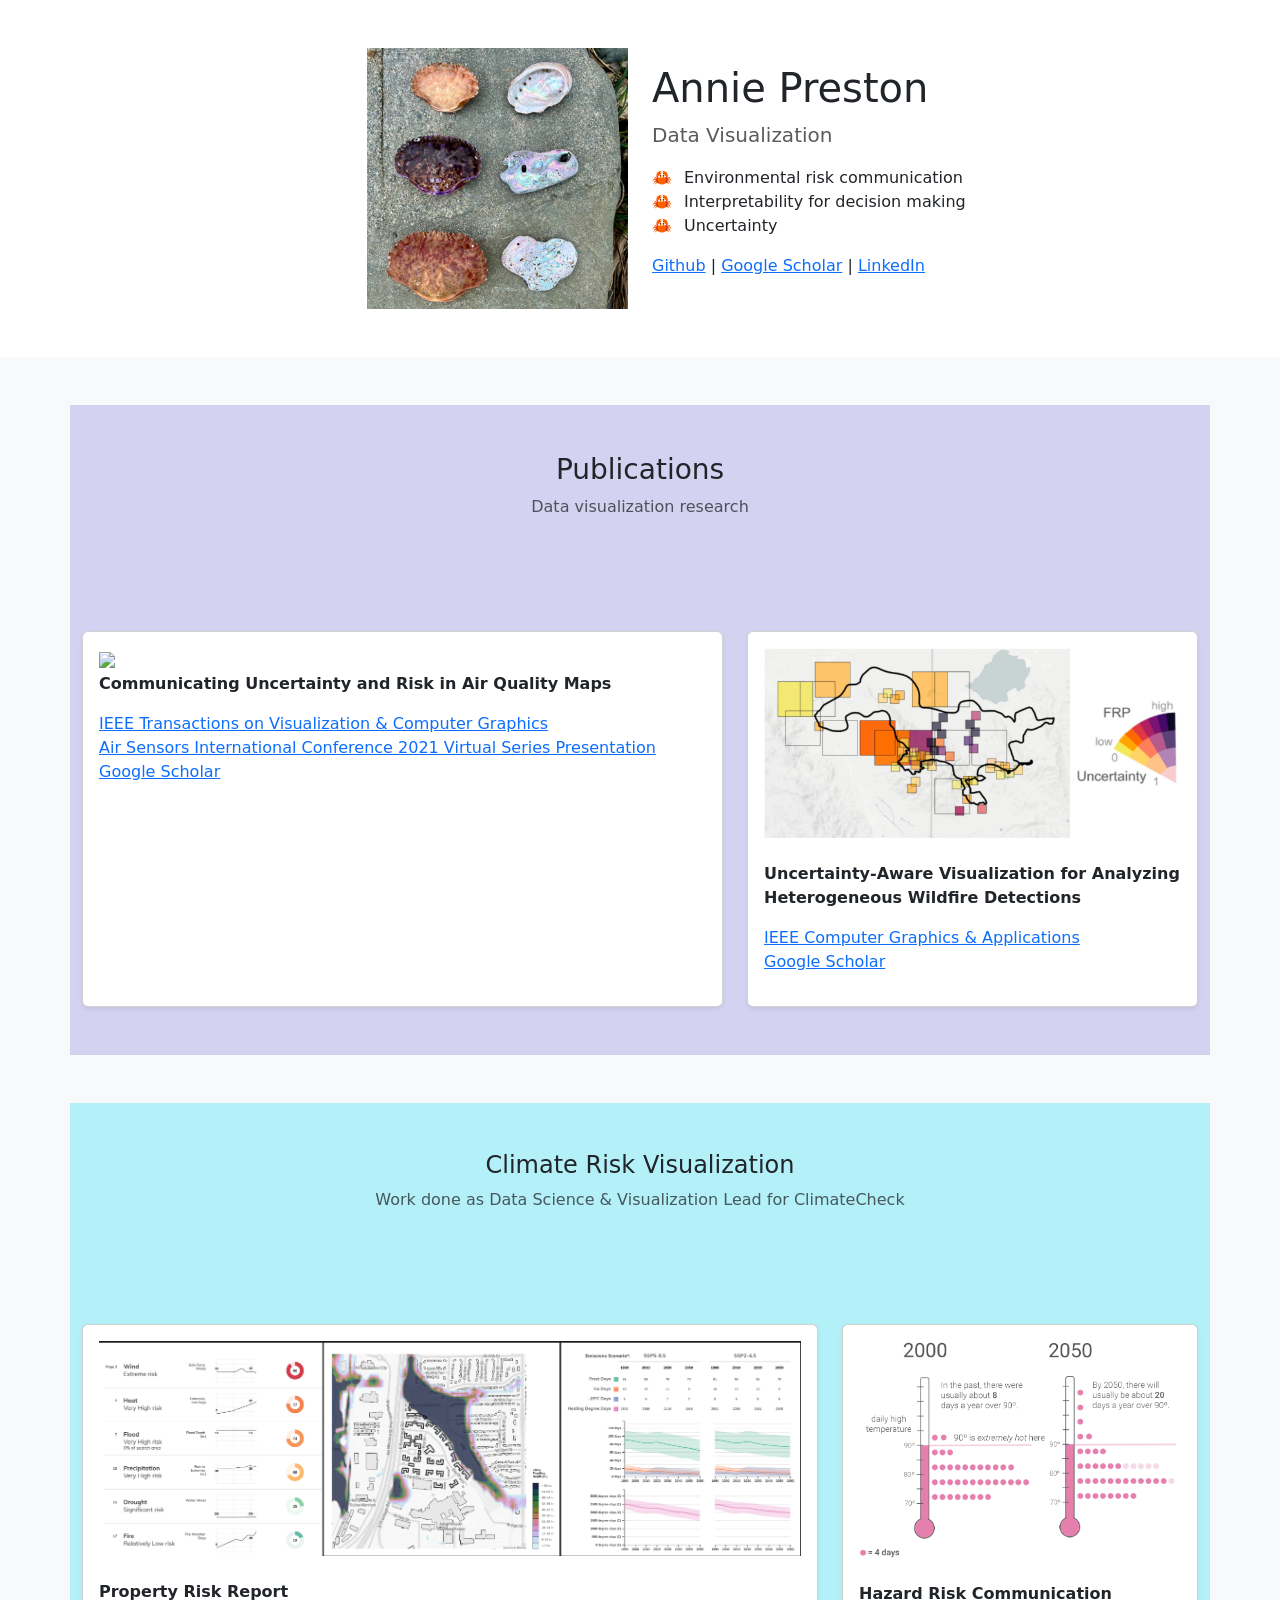
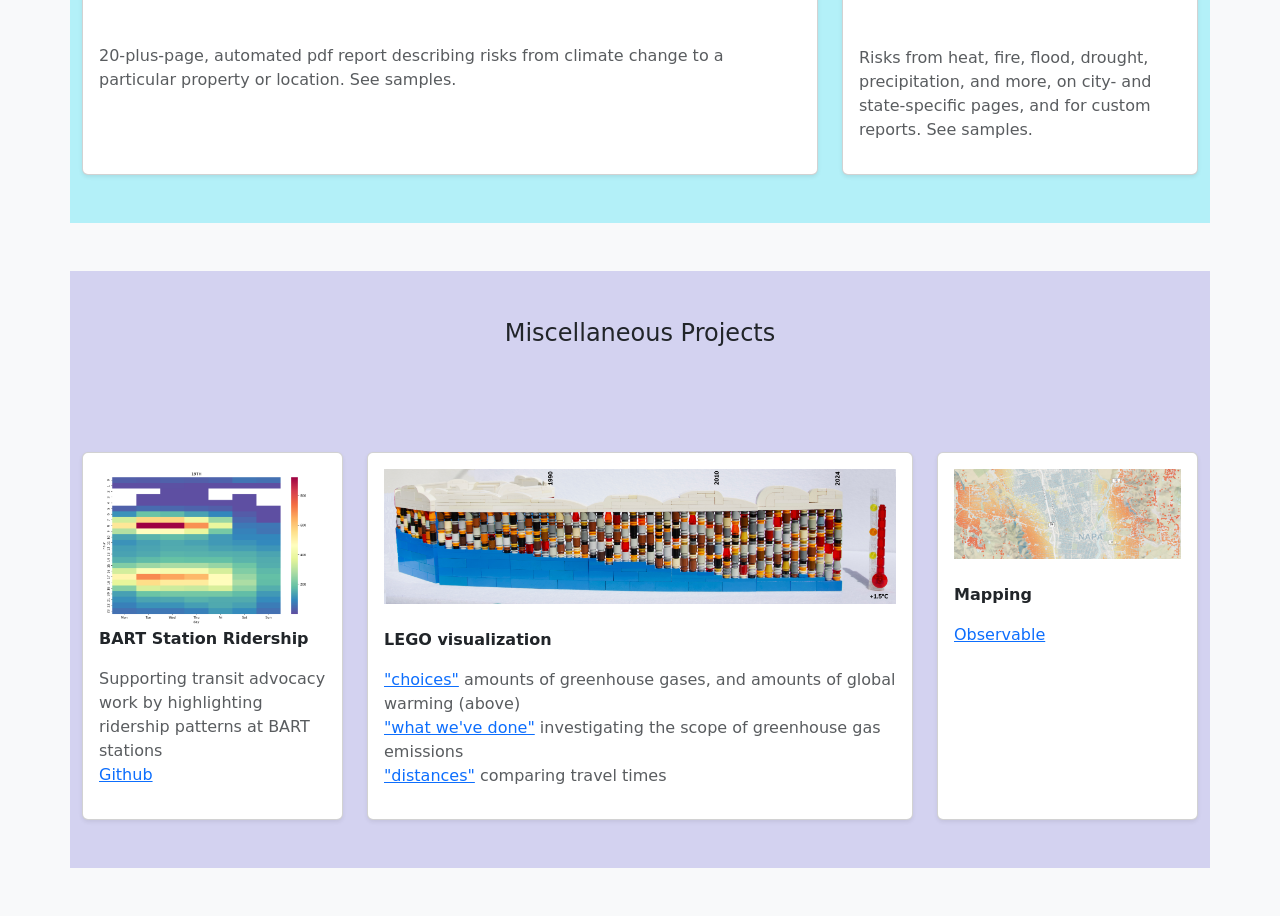
==== commit af714167: "updated header aesthetics" ====
--- a/index.html
+++ b/index.html
@@ -101,7 +101,6 @@
         <div class="container">
         </div>
       </div>
-      </div>
     </header>
     <main>
       <section class="py-5 text-left container">
@@ -134,16 +133,14 @@
         </div>
       </section>
       <div class="album py-5 bg-body-tertiary">
-        <div class="container">
-          <div class="container py-5 text-center colored w-50">
-          <h3>Publications</h3>
-          <p class="text-body-secondary"> Data visualization research </p>
-          </div>
-          <!---<div class="row row-cols-1 row-cols-sm-1 row-cols-md-2 g-3">--->
+        <div class="container mb-5 purple">
+          <div class="container py-5 text-center">
+            <h3>Publications</h3>
+            <p class="text-body-secondary"> Data visualization research </p>
+          </div>
           <div class="row py-5">
             <div class="col-7 align-items-center">
               <div class="card shadow-sm h-100">
-                
                 <div class="card-body">
                   <img src="./images/air_quality_uncertainty/aq_views.png" class="img-fluid">
                   <p class="card-text">
@@ -183,9 +180,11 @@
               </div>
             </div>
           </div>
-          <div class="container py-5 text-center complement w-50">
-          <h4>Climate Risk Visualization</h4>
-          <p class="text-body-secondary"> Work done as Data Science & Visualization Lead for ClimateCheck</p>
+        </div>
+        <div class="container mb-5 blue">
+          <div class="container py-5 text-center">
+            <h4>Climate Risk Visualization</h4>
+            <p class="text-body-secondary"> Work done as Data Science & Visualization Lead for ClimateCheck</p>
           </div>
           <div class="row py-5">
             <div class="col-8">
@@ -223,8 +222,10 @@
               </div>
             </div>
           </div>
-          <div class="container py-5 text-center colored w-50">
-          <h4>Miscellaneous Projects</h4>
+        </div>
+        <div class="container purple">
+          <div class="container py-5 text-center">
+            <h4>Miscellaneous Projects</h4>
           </div>
           <div class="row py-5">
             <div class="col-3">
@@ -232,13 +233,13 @@
                 <div class="card-body">
                   <img src="./images/19TH.png" class="img-fluid">
                   <p class="card-text">
-                    <b>Transit Station Ridership</b>
-                  </p>
-                  <div
-                    class="d-flex justify-content-between align-items-center"
-                  >
-                  <p>
-                    <span class="text-body-secondary">Supporting transit advocacy work by highlighting busiest times and entry/exit patterns at BART stations</span>
+                    <b>BART Station Ridership</b>
+                  </p>
+                  <div
+                    class="d-flex justify-content-between align-items-center"
+                  >
+                  <p>
+                    <span class="text-body-secondary">Supporting transit advocacy work by highlighting ridership patterns at BART stations</span>
                     <br>
                     <a href="https://github.com/akpresto/transit-ridership">Github</a>
                   </p>
@@ -279,7 +280,7 @@
                     class="d-flex justify-content-between align-items-center"
                   >
                   <p>
-                    <a href="https://observablehq.com/@akpresto">Observable</a>
+                    <a href="https://observablehq.com/@akpresto" target="_blank">Observable</a>
                   </p>
                   </div>
                 </div>
@@ -289,21 +290,6 @@
         </div>
       </div>
     </main>
-    <!---
-    <footer class="text-body-secondary py-5">
-      <div class="container">
-        <p class="float-end mb-1"><a href="#">Back to top</a></p>
-        <p class="mb-1">
-          Album example is &copy; Bootstrap, but please download and customize
-          it for yourself!
-        </p>
-        <p class="mb-0">
-          New to Bootstrap? <a href="/">Visit the homepage</a> or read our
-          <a href="../getting-started/introduction">getting started guide</a>.
-        </p>
-      </div>
-    </footer>
-    --->
     <script
       src="../assets/dist/js/bootstrap.bundle.min.js"
       class="astro-vvvwv3sm"
--- a/styles/styles.css
+++ b/styles/styles.css
@@ -2,7 +2,7 @@
 	position: relative;
 	list-style: none;
 	margin-left: 0;
-	padding-left: 1.8em;
+	padding-left: 1.7em;
 }
 ul li:before {
 	content: "🦀";
@@ -10,10 +10,10 @@
 	left: 0;
 }
 
-.colored {
+.purple {
 	background-color: #d3d2f0;
 }
 
-.complement {
+.blue {
 	background-color: #b3f0f8;
 }
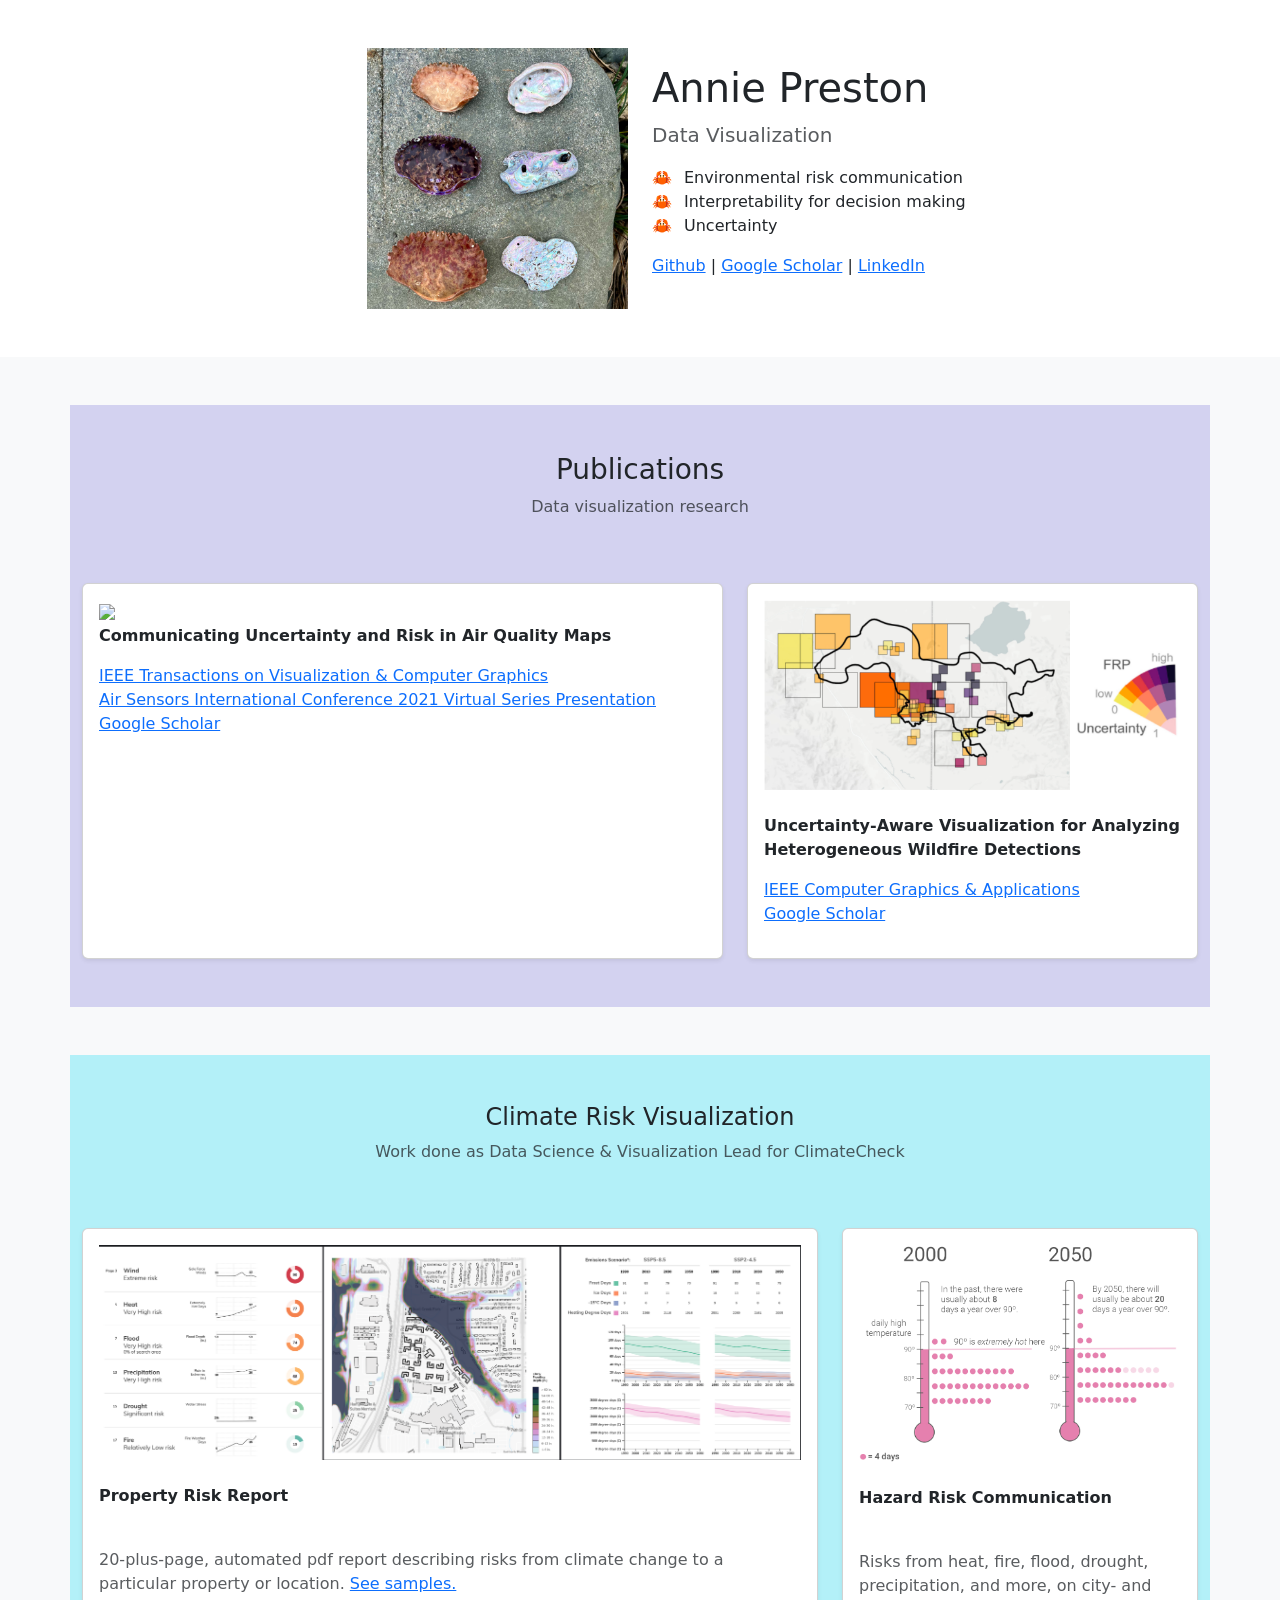
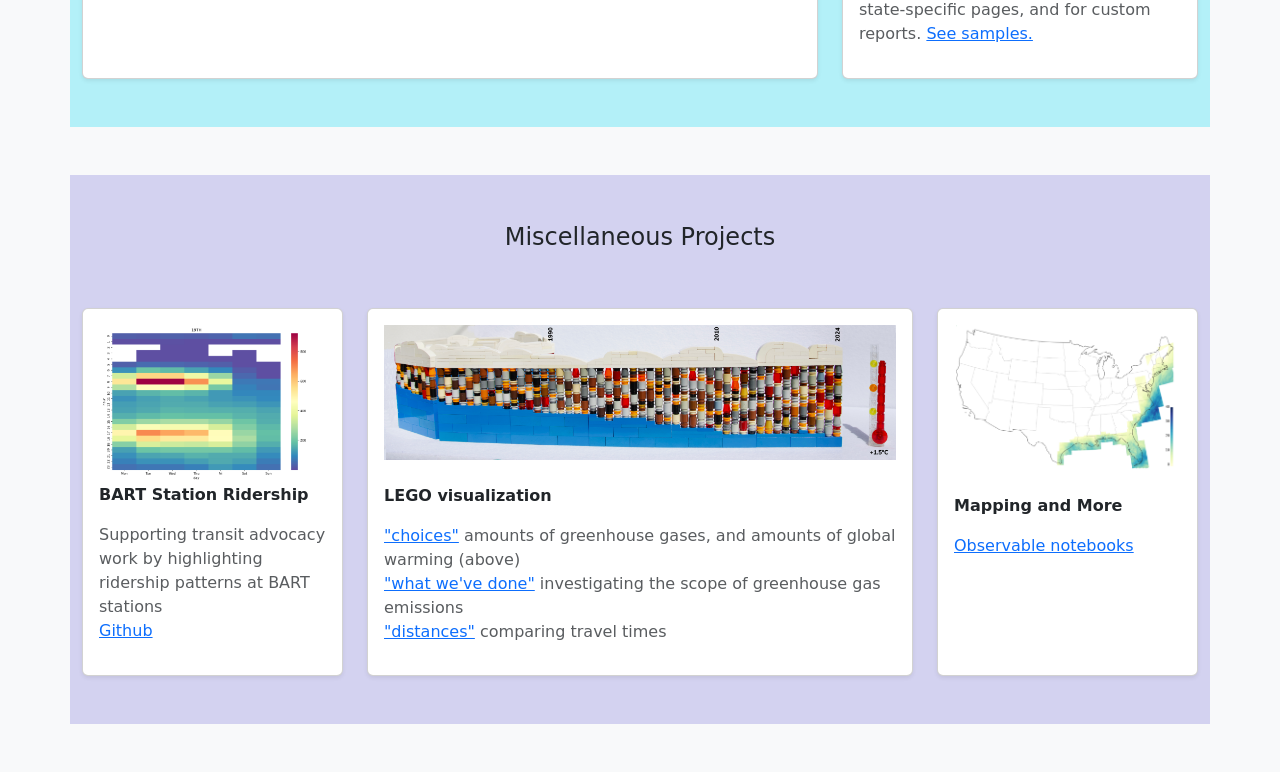
==== commit 4a4ef43d: "links to separate portfolio pages; added more images; margin updates" ====
--- a/index.html
+++ b/index.html
@@ -138,7 +138,7 @@
             <h3>Publications</h3>
             <p class="text-body-secondary"> Data visualization research </p>
           </div>
-          <div class="row py-5">
+          <div class="row pb-5">
             <div class="col-7 align-items-center">
               <div class="card shadow-sm h-100">
                 <div class="card-body">
@@ -186,7 +186,7 @@
             <h4>Climate Risk Visualization</h4>
             <p class="text-body-secondary"> Work done as Data Science & Visualization Lead for ClimateCheck</p>
           </div>
-          <div class="row py-5">
+          <div class="row pb-5">
             <div class="col-8">
               <div class="card shadow-sm h-100">
                 <div class="card-body">
@@ -195,8 +195,9 @@
                     <br><b>Property Risk Report</b> <br><br>
                   </p>
                   <p class="card-text text-body-secondary">
-                    20-plus-page, automated pdf report describing risks from climate change to a particular property or location. See samples.
-                  </p>
+                    20-plus-page, automated pdf report describing risks from climate change to a particular property or location.
+                    <a href="report-samples.html" target="_blank"> See samples.</a>
+                     </p>
                   <div
                     class="d-flex justify-content-between align-items-center"
                   >
@@ -212,7 +213,7 @@
                     <br><b>Hazard Risk Communication</b>
                   </p>
                   <p class="card-text text-body-secondary">
-                  <br>Risks from heat, fire, flood, drought, precipitation, and more, on city- and state-specific pages, and for custom reports. See samples.
+                  <br>Risks from heat, fire, flood, drought, precipitation, and more, on city- and state-specific pages, and for custom reports. <a href="climate-samples.html" target="_blank"> See samples.</a>
                   </p>
                   <div
                     class="d-flex justify-content-between align-items-center"
@@ -227,7 +228,7 @@
           <div class="container py-5 text-center">
             <h4>Miscellaneous Projects</h4>
           </div>
-          <div class="row py-5">
+          <div class="row pb-5">
             <div class="col-3">
               <div class="card shadow-sm h-100">
                 <div class="card-body">
@@ -271,16 +272,16 @@
             <div class="col-3">
               <div class="card shadow-sm h-100">
                 <div class="card-body">
-                  <img src="./images/observable_fire.png" class="img-fluid">
+                  <img src="./images/observable_thumbnail.png" class="img-fluid">
                   <p class="card-text">
                     <br>
-                    <b>Mapping</b>
-                  </p>
-                  <div
-                    class="d-flex justify-content-between align-items-center"
-                  >
-                  <p>
-                    <a href="https://observablehq.com/@akpresto" target="_blank">Observable</a>
+                    <b>Mapping and More</b>
+                  </p>
+                  <div
+                    class="d-flex justify-content-between align-items-center"
+                  >
+                  <p>
+                    <a href="https://observablehq.com/@akpresto" target="_blank">Observable notebooks</a>
                   </p>
                   </div>
                 </div>
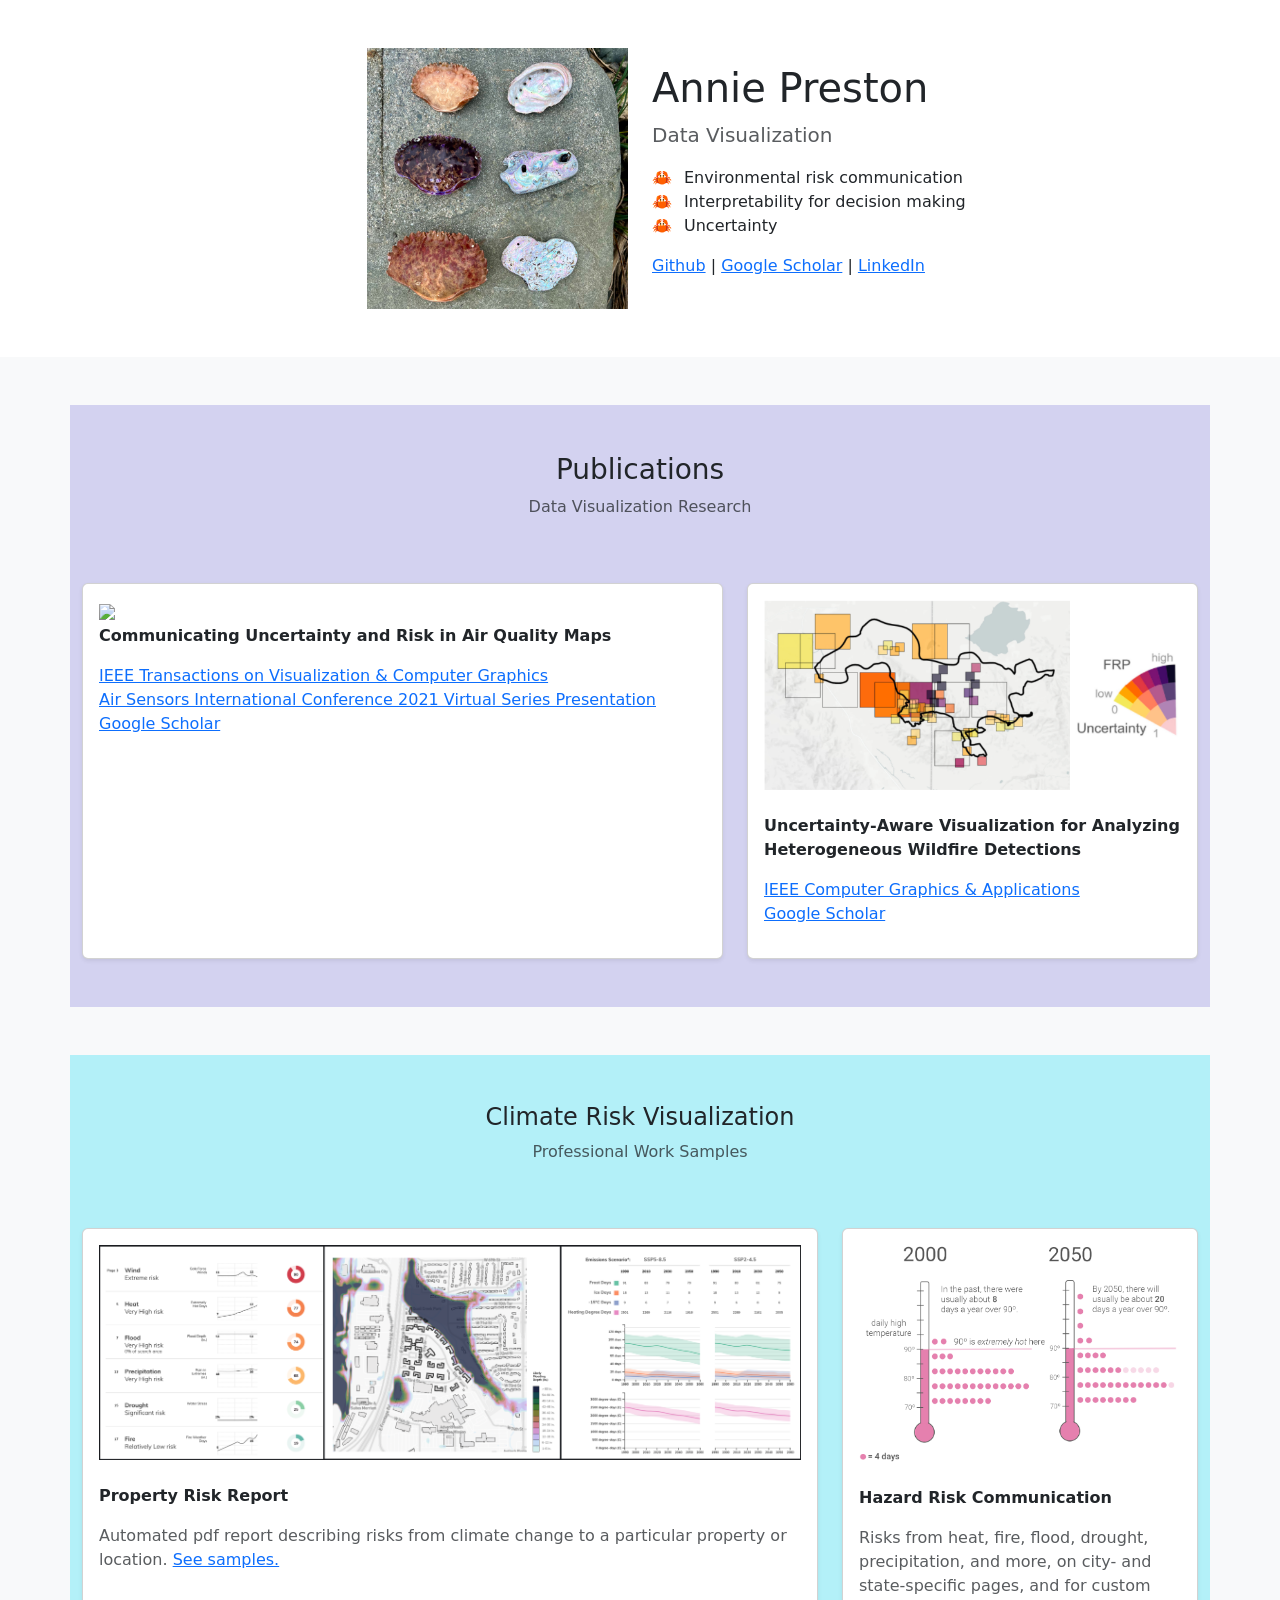
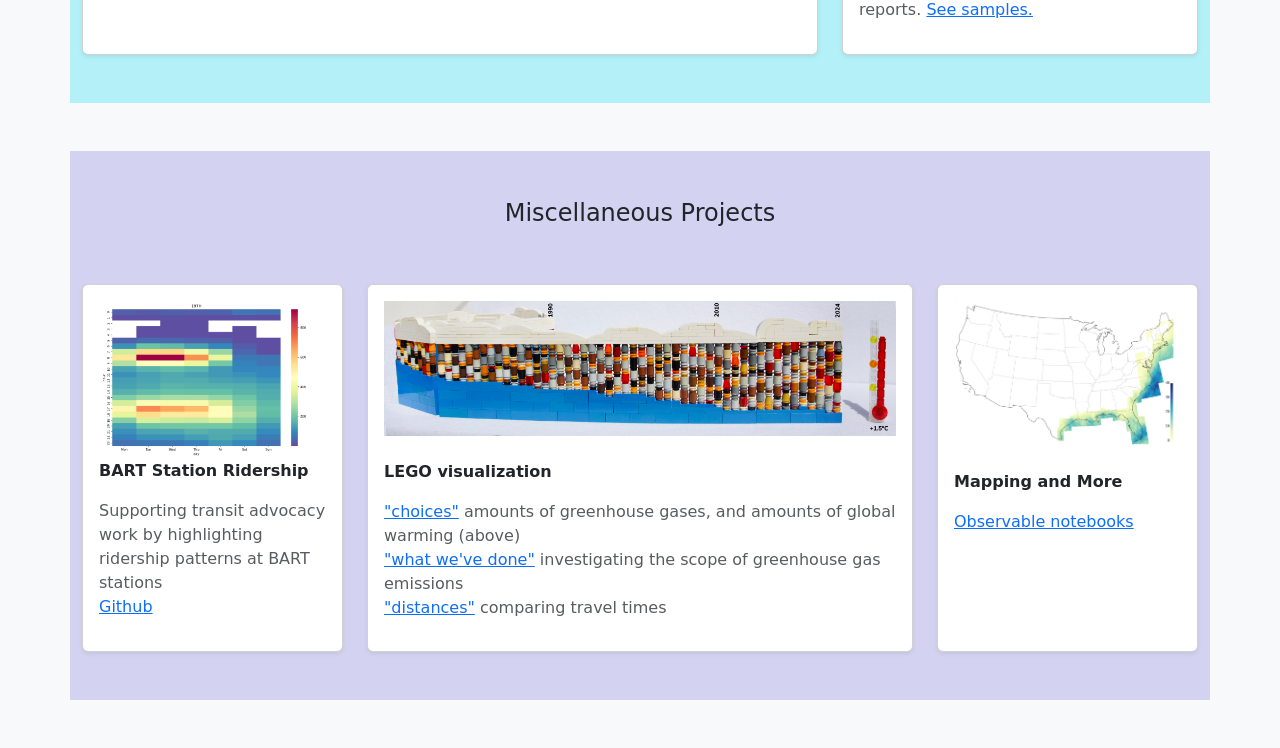
==== commit 05459173: "tweak image thumbnails; finish pages for work samples; ready to share" ====
--- a/index.html
+++ b/index.html
@@ -136,7 +136,7 @@
         <div class="container mb-5 purple">
           <div class="container py-5 text-center">
             <h3>Publications</h3>
-            <p class="text-body-secondary"> Data visualization research </p>
+            <p class="text-body-secondary"> Data Visualization Research </p>
           </div>
           <div class="row pb-5">
             <div class="col-7 align-items-center">
@@ -184,7 +184,7 @@
         <div class="container mb-5 blue">
           <div class="container py-5 text-center">
             <h4>Climate Risk Visualization</h4>
-            <p class="text-body-secondary"> Work done as Data Science & Visualization Lead for ClimateCheck</p>
+            <p class="text-body-secondary"> Professional Work Samples</p>
           </div>
           <div class="row pb-5">
             <div class="col-8">
@@ -192,10 +192,10 @@
                 <div class="card-body">
                   <img src="./images/cc_report_examples.png" class="img-fluid">
                   <p class="card-text">
-                    <br><b>Property Risk Report</b> <br><br>
+                    <br><b>Property Risk Report</b>
                   </p>
                   <p class="card-text text-body-secondary">
-                    20-plus-page, automated pdf report describing risks from climate change to a particular property or location.
+                    Automated pdf report describing risks from climate change to a particular property or location.
                     <a href="report-samples.html" target="_blank"> See samples.</a>
                      </p>
                   <div
@@ -213,7 +213,7 @@
                     <br><b>Hazard Risk Communication</b>
                   </p>
                   <p class="card-text text-body-secondary">
-                  <br>Risks from heat, fire, flood, drought, precipitation, and more, on city- and state-specific pages, and for custom reports. <a href="climate-samples.html" target="_blank"> See samples.</a>
+                  Risks from heat, fire, flood, drought, precipitation, and more, on city- and state-specific pages, and for custom reports. <a href="climate-samples.html" target="_blank"> See samples.</a>
                   </p>
                   <div
                     class="d-flex justify-content-between align-items-center"
